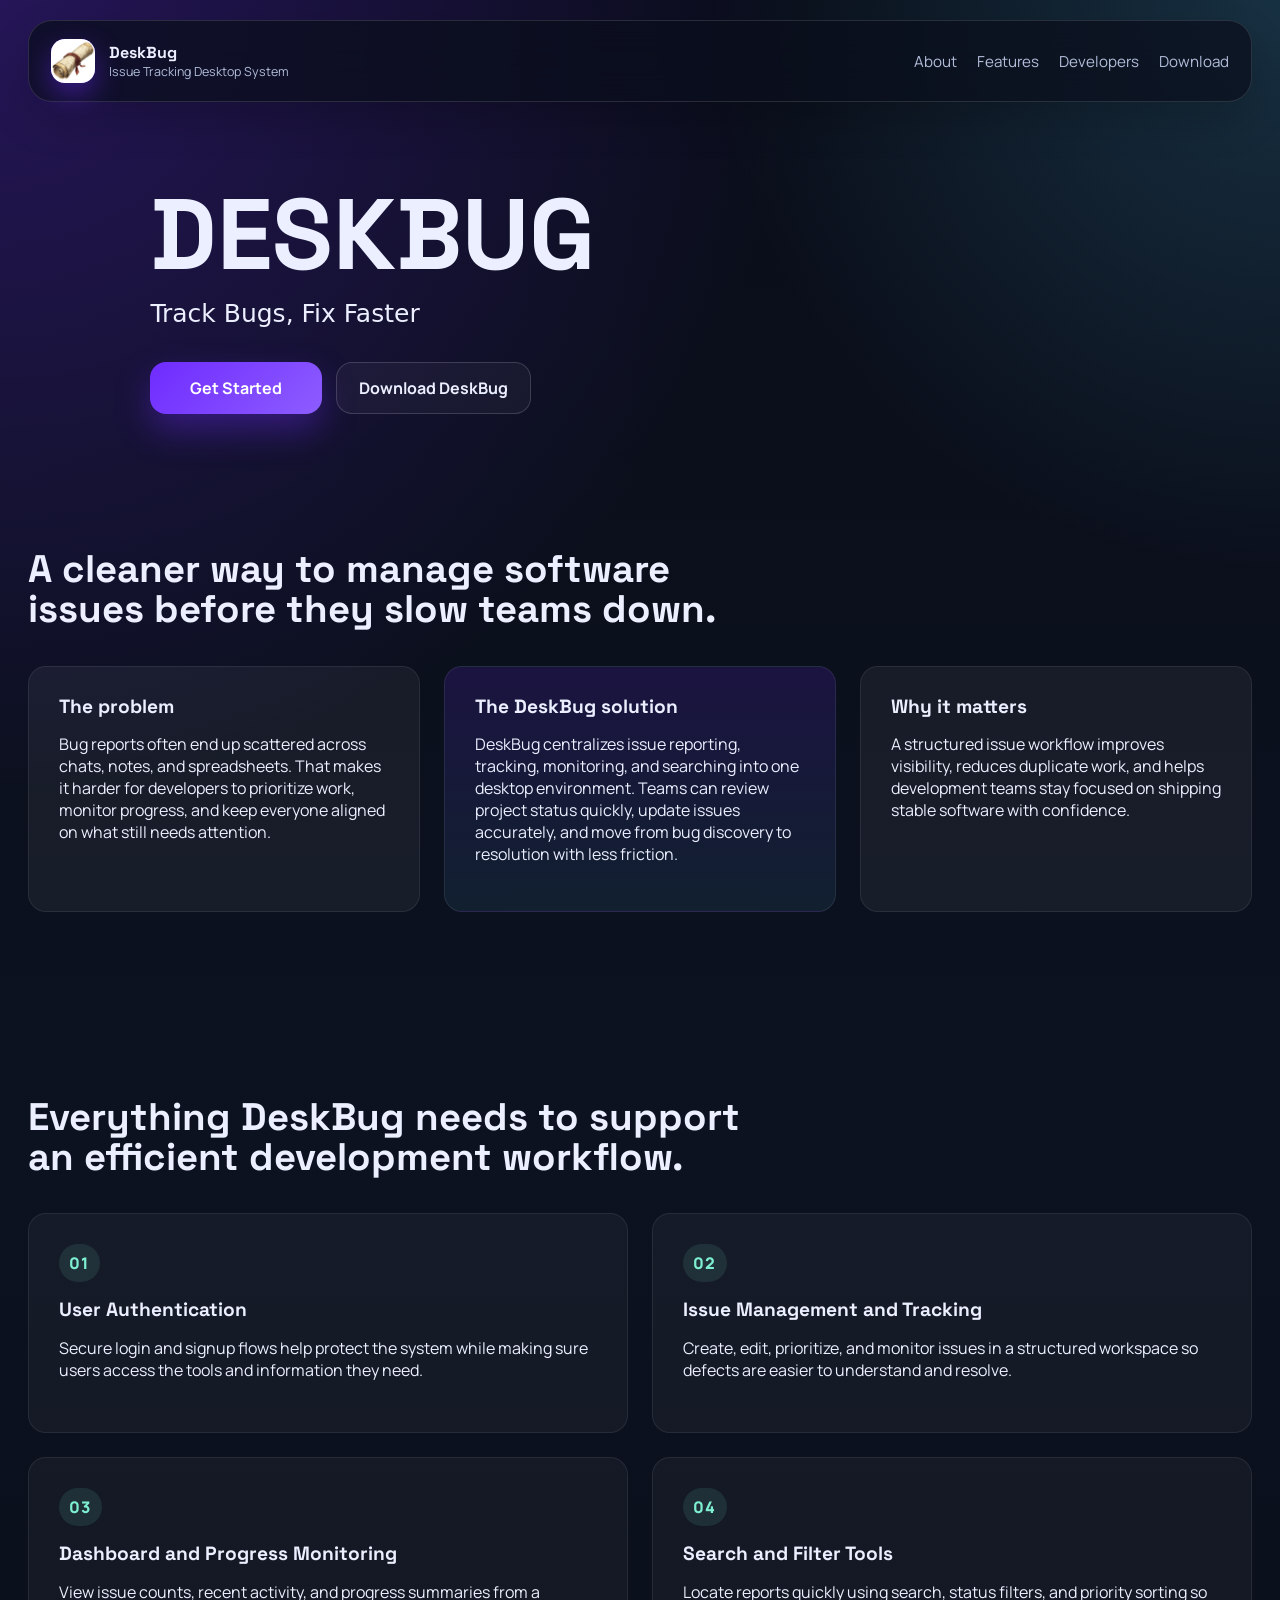
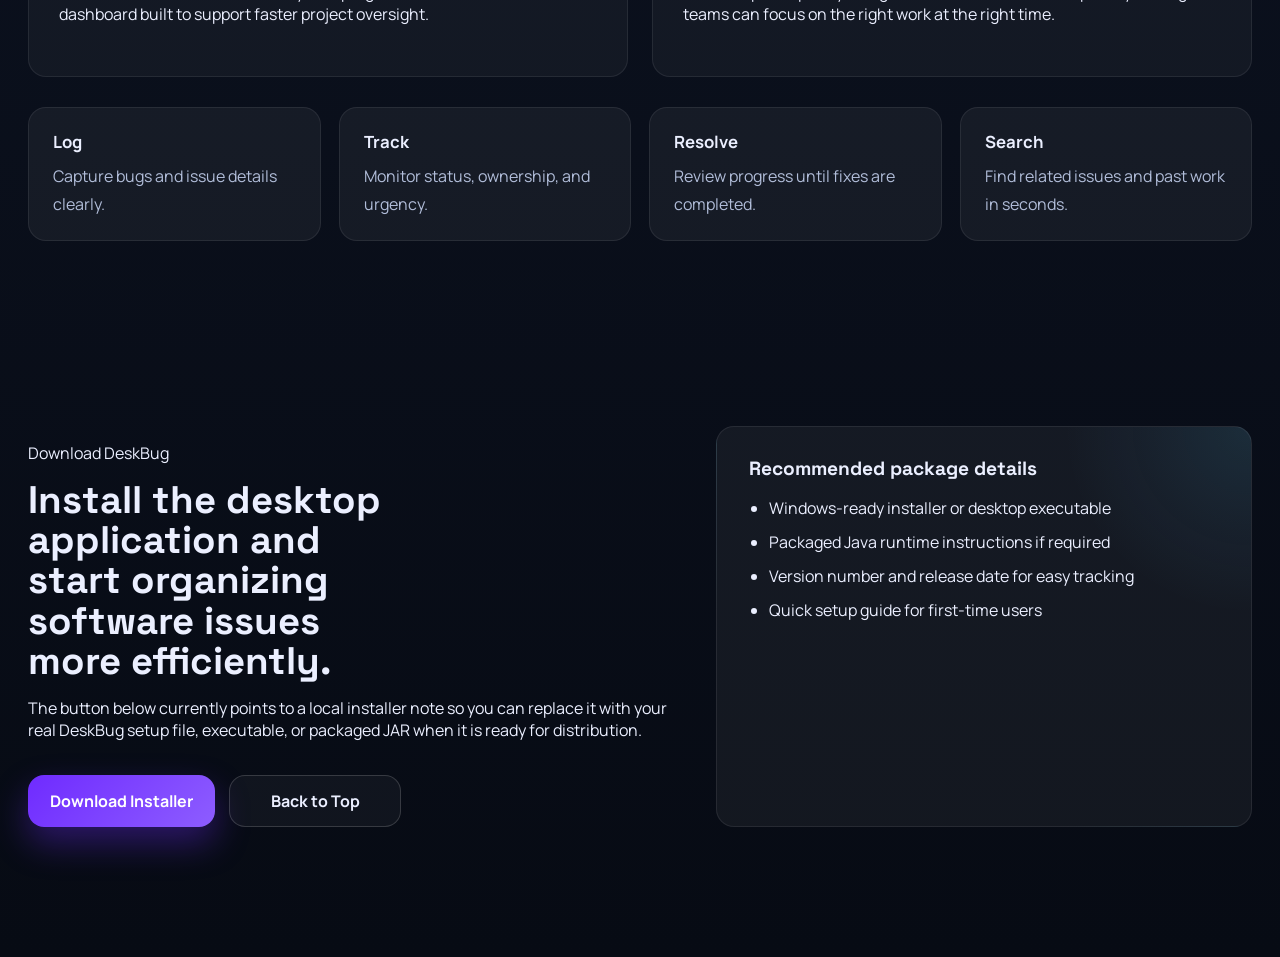
==== index.html @ 0fb740e3 "Update index.html" ====
<!DOCTYPE html>
<html lang="en">
<head>
    <meta charset="UTF-8">
    <meta name="viewport" content="width=device-width, initial-scale=1.0">
    <title>DeskBug</title>
    <meta
    name="description"
    content="DeskBug is a desktop-based bug tracking and issue management system built to help development teams organize, monitor, and resolve software issues faster."
  >
  <link rel="preconnect" href="https://fonts.googleapis.com">
  <link rel="preconnect" href="https://fonts.gstatic.com" crossorigin>
  <link
    href="https://fonts.googleapis.com/css2?family=Manrope:wght@400;500;700;800&family=Space+Grotesk:wght@500;700&display=swap"
    rel="stylesheet"
  >
  <link rel="stylesheet" href="style.css">
</head>
<body>
    <div class="page-shell">
    <header class="site-header">
      <a class="brand" href="#top" aria-label="DeskBug home">
        <span class="brand-mark">
            <img src="image/12x Ancient Scroll PNG Clipart, Watercolor Vintage Paper Clip Art Set, Printable Scroll Illustrations, Transparent PNG, Digital Download.jpg" alt="wew">
        </span>
        <span class="brand-text">
          <strong>DeskBug</strong>
          <small>Issue Tracking Desktop System</small>
        </span>
      </a>

      <nav class="site-nav" aria-label="Primary">
        <a href="#about">About</a>
        <a href="#features">Features</a>
        <a href="#developers">Developers</a>
        <a href="#download">Download</a>
      </nav>
    </header>

    <main id="top">
  <section class="hero-section">

    <!-- LEFT SIDE (TEXT + BUTTONS) -->
    <div class="hero-left">
      <div class="hero-copy">
        <h1>DESKBUG</h1>
        <p>Track Bugs, Fix Faster</p>
      </div>

      <div class="hero-actions">
        <a class="button button-primary" href="#about">Get Started</a>
        <a class="button button-secondary" href="#download">Download DeskBug</a>
      </div>
    </div>

    <!-- RIGHT SIDE (IMAGE) -->
    <div class="hero-img">
      <img src="image/12x Ancient Scroll PNG Clipart, Watercolor Vintage Paper Clip Art Set, Printable Scroll Illustrations, Transparent PNG, Digital Download - Copy.jpg" alt="">
    </div>

  </section>

  <section class="about-section" id="about">
        <div class="section-title">
          <h2>A cleaner way to manage software issues before they slow teams down.</h2>
        </div>

        <div class="about-grid">
          <article class="about-card">
            <h3>The problem</h3>
            <p>
              Bug reports often end up scattered across chats, notes, and spreadsheets. That makes it harder
              for developers to prioritize work, monitor progress, and keep everyone aligned on what still needs attention.
            </p>
          </article>

          <article class="about-card about-card-emphasis">
            <h3>The DeskBug solution</h3>
            <p>
              DeskBug centralizes issue reporting, tracking, monitoring, and searching into one desktop
              environment. Teams can review project status quickly, update issues accurately, and move from
              bug discovery to resolution with less friction.
            </p>
          </article>

          <article class="about-card">
            <h3>Why it matters</h3>
            <p>
              A structured issue workflow improves visibility, reduces duplicate work, and helps development
              teams stay focused on shipping stable software with confidence.
            </p>
          </article>
        </div>
      </section>

      <section class="features-section" id="features">
        <div class="section-title">
          <h2>Everything DeskBug needs to support an efficient development workflow.</h2>
        </div>

        <div class="features-grid">
          <article class="feature-card">
            <span class="feature-index">01</span>
            <h3>User Authentication</h3>
            <p>
              Secure login and signup flows help protect the system while making sure users access the tools and information they need.
            </p>
          </article>

          <article class="feature-card">
            <span class="feature-index">02</span>
            <h3>Issue Management and Tracking</h3>
            <p>
              Create, edit, prioritize, and monitor issues in a structured workspace so defects are easier to understand and resolve.
            </p>
          </article>

          <article class="feature-card">
            <span class="feature-index">03</span>
            <h3>Dashboard and Progress Monitoring</h3>
            <p>
              View issue counts, recent activity, and progress summaries from a dashboard built to support faster project oversight.
            </p>
          </article>

          <article class="feature-card">
            <span class="feature-index">04</span>
            <h3>Search and Filter Tools</h3>
            <p>
              Locate reports quickly using search, status filters, and priority sorting so teams can focus on the right work at the right time.
            </p>
          </article>
        </div>

        <div class="workflow-strip">
          <article>
            <strong>Log</strong>
            <span>Capture bugs and issue details clearly.</span>
          </article>
          <article>
            <strong>Track</strong>
            <span>Monitor status, ownership, and urgency.</span>
          </article>
          <article>
            <strong>Resolve</strong>
            <span>Review progress until fixes are completed.</span>
          </article>
          <article>
            <strong>Search</strong>
            <span>Find related issues and past work in seconds.</span>
          </article>
        </div>
      </section>
            <section class="download-section" id="download">
        <div class="download-copy">
          <p class="eyebrow">Download DeskBug</p>
          <h2>Install the desktop application and start organizing software issues more efficiently.</h2>
          <p>
            The button below currently points to a local installer note so you can replace it with your real
            DeskBug setup file, executable, or packaged JAR when it is ready for distribution.
          </p>

          <div class="download-actions">
            <a class="button button-primary" href="downloads/DeskBug-Installer-README.txt" download>
              Download Installer
            </a>
            <a class="button button-secondary" href="#top">Back to Top</a>
          </div>
        </div>

        <div class="download-card">
          <h3>Recommended package details</h3>
          <ul>
            <li>Windows-ready installer or desktop executable</li>
            <li>Packaged Java runtime instructions if required</li>
            <li>Version number and release date for easy tracking</li>
            <li>Quick setup guide for first-time users</li>
          </ul>
        </div>
      </section>
</main>
    
</body>
</html>
---- style.css ----
:root {
  --bg: #070b14;
  --bg-soft: #12192a;
  --surface: rgba(255, 255, 255, 0.08);
  --surface-strong: rgba(255, 255, 255, 0.9);
  --surface-panel: #f5f7fd;
  --text: #ebefff;
  --text-soft: #b1bdd9;
  --text-dark: #171a24;
  --line: rgba(255, 255, 255, 0.12);
  --violet: #6f2bff;
  --violet-bright: #8d5dff;
  --cyan: #58d2ff;
  --mint: #7ef0d1;
  --amber: #ffbe55;
  --rose: #ff647c;
  --shadow: 0 30px 80px rgba(5, 8, 20, 0.45);
}

* {
  box-sizing: border-box;
}

html {
  scroll-behavior: smooth;
}

body {
  min-height: 100vh;
  margin: 0;
  font-family: "Manrope", "Segoe UI", sans-serif;
  color: var(--text);
  background:
    radial-gradient(circle at top left, rgba(111, 43, 255, 0.28), transparent 28%),
    radial-gradient(circle at top right, rgba(88, 210, 255, 0.18), transparent 20%),
    linear-gradient(180deg, #090d18 0%, #0c1220 45%, #070b14 100%);
}

a {
  color: inherit;
  text-decoration: none;
}

a:focus-visible,
.button:focus-visible {
  outline: 2px solid var(--mint);
  outline-offset: 4px;
}

img {
  max-width: 100%;
  display: block;
}

.page-shell {
  width: min(1320px, calc(100% - 56px));
  margin: 0 auto;
  padding: 20px 0 40px;
}

.site-header {
  position: sticky;
  top: 20px;
  z-index: 10;
  display: flex;
  align-items: center;
  justify-content: space-between;
  gap: 20px;
  padding: 18px 22px;
  margin-bottom: 40px;
  border: 1px solid var(--line);
  border-radius: 24px;
  background: rgba(10, 15, 28, 0.72);
  backdrop-filter: blur(18px);
  box-shadow: 0 18px 40px rgba(0, 0, 0, 0.18);
}

#top {
  scroll-margin-top: 120px;
}

.brand {
  display: inline-flex;
  align-items: center;
  gap: 14px;
}

.brand-mark,
.mock-icon,
.developer-avatar {
  display: grid;
  place-items: center;
  font-family: "Space Grotesk", sans-serif;
  font-weight: 700;
  letter-spacing: 0.04em;
}

.brand-mark {
  width: 44px;
  height: 44px;
  border-radius: 14px;
   color: #fff;
  background: linear-gradient(135deg, var(--violet), #8f67ff);
  box-shadow: 0 12px 28px rgba(111, 43, 255, 0.45);
  
}

.brand-mark img{
    border-radius: 14px;
}

.brand-text {
  display: flex;
  flex-direction: column;
}

.brand-text strong {
  font-family: "Space Grotesk", sans-serif;
  font-size: 1rem;
}

.brand-text small {
  color: var(--text-soft);
  font-size: 0.78rem;
}

.site-nav {
  display: flex;
  align-items: center;
  gap: 20px;
  color: var(--text-soft);
  font-size: 0.95rem;
}

.site-nav a:hover,
.site-nav a:focus-visible {
  color: #fff;
}

main {
  display: block;
}

section {
  position: relative;
  padding: 88px 0;
  scroll-margin-top: 50px;
}

.hero-section {
  display: grid;
  grid-template-columns: 1fr 1fr;
  align-items: center; /* CENTER vertically */
  gap: 60px;
  padding: 40px 10%;
}


/* LEFT SIDE */
.hero-left {
  display: flex;
  flex-direction: column;
  justify-content: center;
}
h1,
h2,
h3 {
  margin: 0;
  font-family: "Space Grotesk", sans-serif;
  line-height: 1.05;
}

h1 {
  max-width: 12ch;
  font-size: clamp(2.9rem, 5vw, 5rem);
}

h2 {
  max-width: 15ch;
  font-size: clamp(2rem, 3vw, 3rem);
}

h3 {
  font-size: 1.2rem;
}
/* TEXT */
h1,
h2,
h3 {
  margin: 0;
  font-family: "Space Grotesk", sans-serif;
  line-height: 1.05;
}

.hero-copy h1 {
  max-width: 12ch;
  font-size: 100px;
}

.hero-copy p {
  max-width: 58ch;
  margin: 12px 0 0;
  font-size: 25px;
  font-family: system-ui, -apple-system, BlinkMacSystemFont, 'Segoe UI', Roboto, Oxygen, Ubuntu, Cantarell, 'Open Sans', 'Helvetica Neue', sans-serif;

}

/* BUTTONS */
.hero-actions,
.download-actions {
  display: flex;
  flex-wrap: wrap;
  gap: 14px;
  margin-top: 34px;
}

.button {
  display: inline-flex;
  align-items: center;
  justify-content: center;
  min-width: 172px;
  padding: 14px 22px;
  border-radius: 16px;
  font-weight: 700;
  transition: transform 0.25s ease, border-color 0.25s ease, background 0.25s ease;
}

.button:hover,
.button:focus-visible {
  transform: translateY(-2px);
}

.button-primary {
  color: #fff;
  background: linear-gradient(135deg, var(--violet), var(--violet-bright));
  box-shadow: 0 16px 34px rgba(111, 43, 255, 0.35);
}

.button-secondary {
  border: 1px solid rgba(255, 255, 255, 0.16);
  background: rgba(255, 255, 255, 0.04);
}

.hero-stats article,
.about-card,
.feature-card,
.developer-card,
.download-card,
.workflow-strip article {
  border: 1px solid rgba(255, 255, 255, 0.08);
  border-radius: 18px;
  background: rgba(255, 255, 255, 0.05);
}

/* IMAGE RIGHT */
.hero-img {
  display: flex;
  justify-content: flex-end; /* PUSH IMAGE TO RIGHT */
}

.hero-img img {
  width: 450px;
  max-width: 100%;
  border-radius: 15px;
}

.about-section,
.features-section,
.developers-section,
.download-section {
  padding: 95px 0 90px;
}

.section-title {
  display: grid;
  gap: 14px;
  max-width: 760px;
}

.section-title h2 {
  max-width: 40ch;
}

.about-grid,
.features-grid,
.developers-grid {
  display: grid;
  gap: 24px;
  margin-top: 36px;
}

.about-grid {
  grid-template-columns: repeat(3, 1fr);
}

.about-card,
.feature-card,
.developer-card {
  padding: 30px;
}

.about-card,
.feature-card,
.developer-card,
.download-card,
.workflow-strip article,
.hero-stats article {
  animation: fade-up 0.9s ease both;
}

.about-card-emphasis {
  background: linear-gradient(180deg, rgba(111, 43, 255, 0.16), rgba(88, 210, 255, 0.08));
}

.features-grid {
  grid-template-columns: repeat(2, 1fr);
}

.feature-card {
  min-height: 220px;
  background: rgba(255, 255, 255, 0.04);
}

.feature-index {
  display: inline-flex;
  align-items: center;
  justify-content: center;
  margin-bottom: 18px;
  padding: 8px 10px;
  border-radius: 999px;
  color: var(--mint);
  background: rgba(126, 240, 209, 0.1);
  font-weight: 800;
  letter-spacing: 0.08em;
}

.workflow-strip {
  display: grid;
  grid-template-columns: repeat(4, 1fr);
  gap: 18px;
  margin-top: 30px;
}

.workflow-strip article {
  padding: 22px 24px;
}

.workflow-strip strong {
  display: block;
  margin-bottom: 10px;
  font-size: 1.05rem;
}

.workflow-strip span {
  color: var(--text-soft);
  line-height: 1.7;
}

.download-section {
  display: grid;
  grid-template-columns: 1.1fr 0.9fr;
  gap: 32px;
  align-items: stretch;
}

.download-card {
  padding: 32px;
  background:
    radial-gradient(circle at top right, rgba(88, 210, 255, 0.1), transparent 28%),
    rgba(255, 255, 255, 0.05);
}

.download-card h3 {
  margin-bottom: 18px;
}

.download-card ul {
  margin: 0;
  padding-left: 20px;
}

.download-card li + li {
  margin-top: 12px;
}
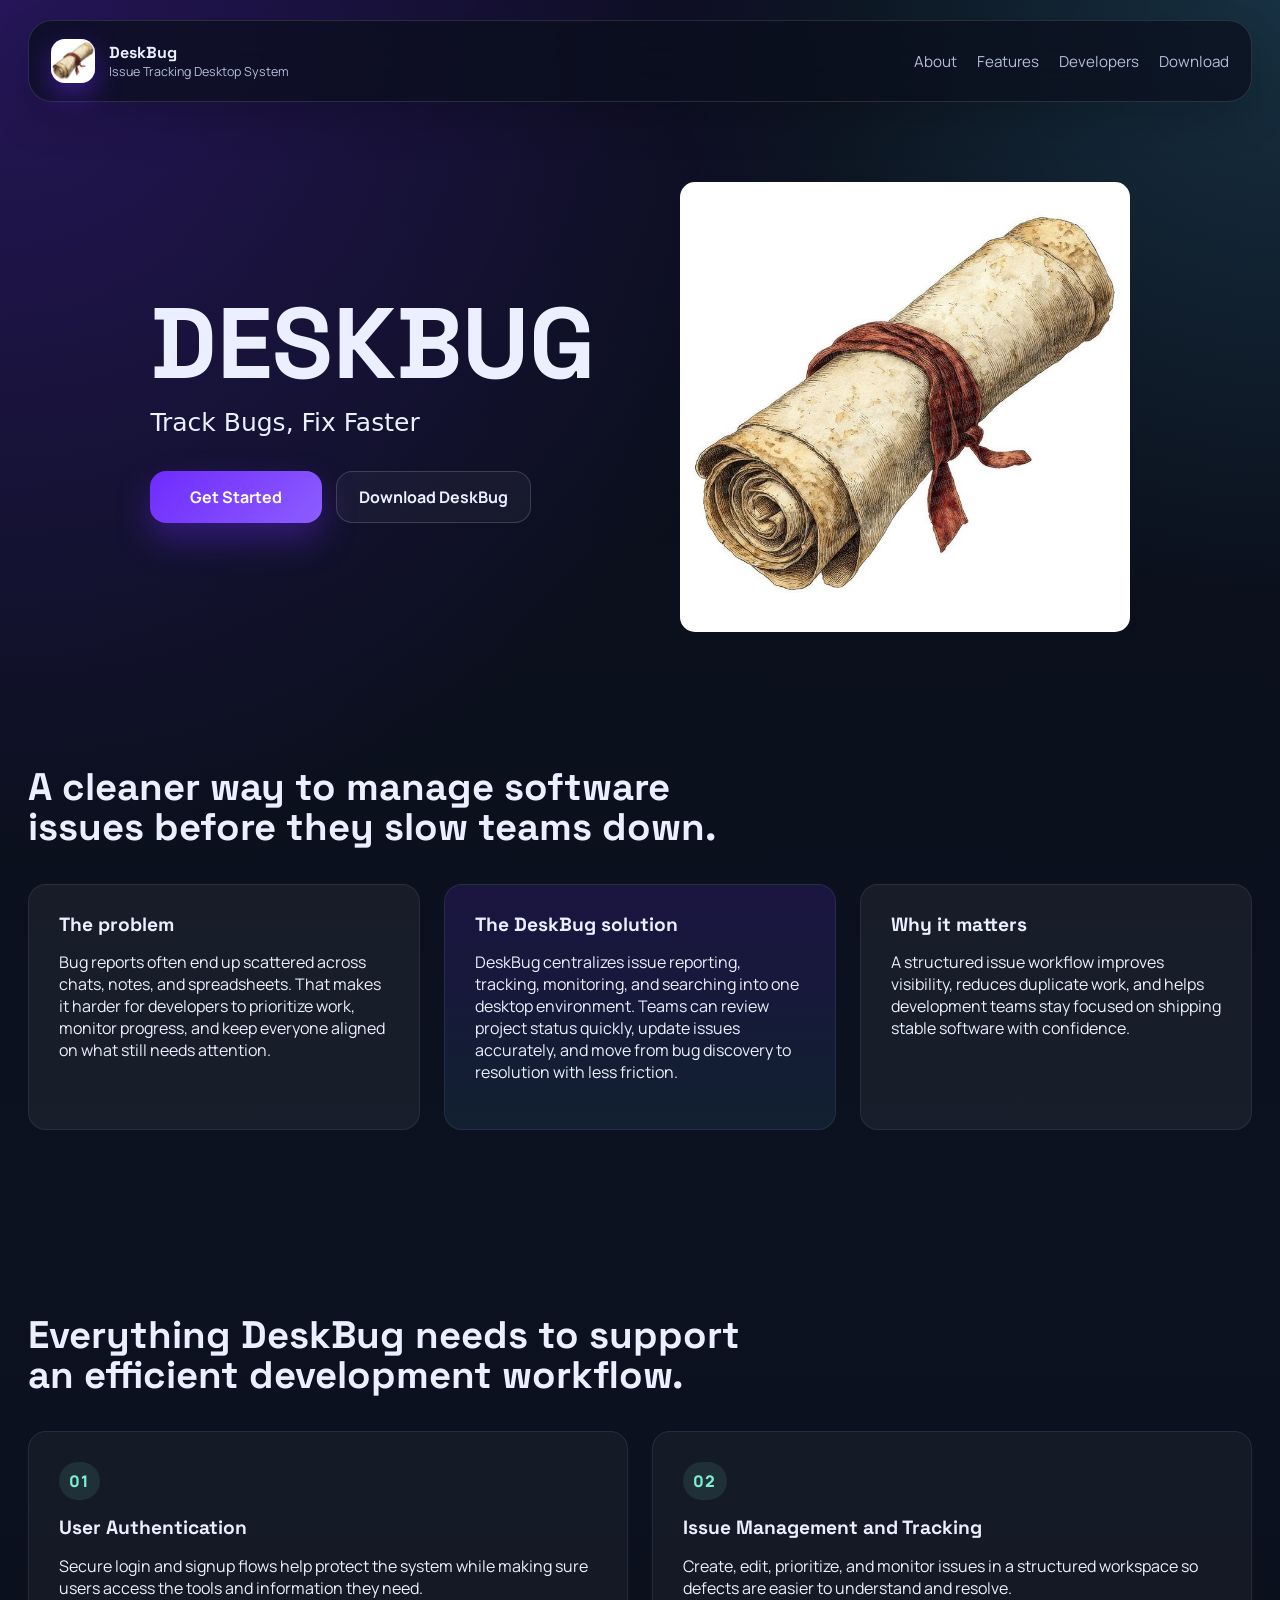
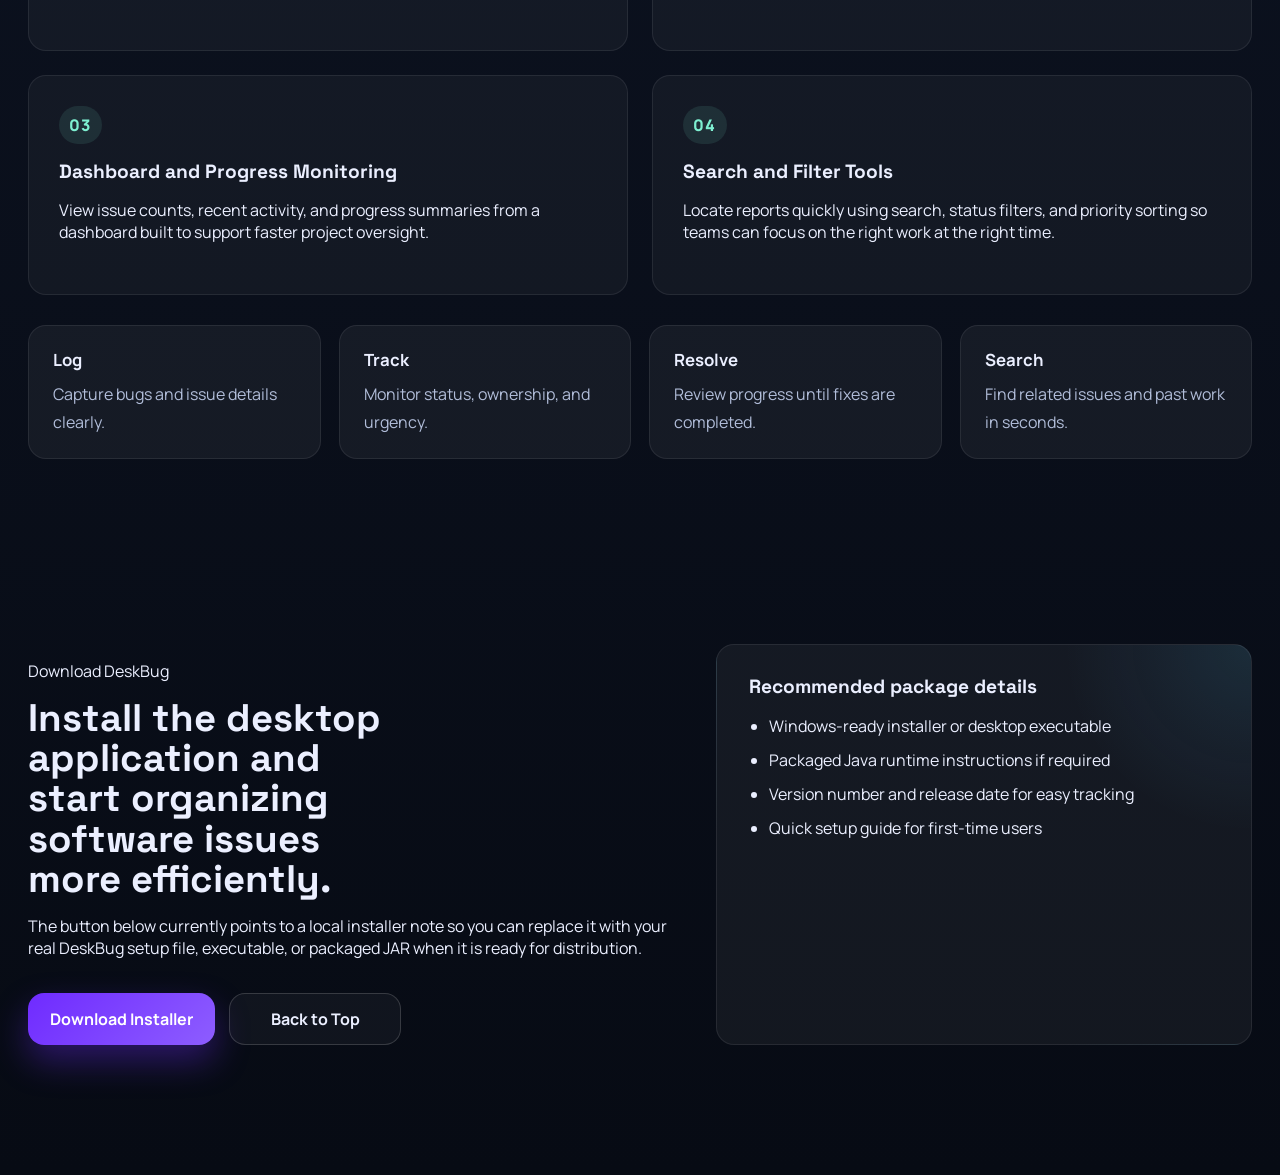
==== commit a705a055: "Fix image source path in index.html" ====
--- a/index.html
+++ b/index.html
@@ -55,7 +55,7 @@
 
     <!-- RIGHT SIDE (IMAGE) -->
     <div class="hero-img">
-      <img src="image/12x Ancient Scroll PNG Clipart, Watercolor Vintage Paper Clip Art Set, Printable Scroll Illustrations, Transparent PNG, Digital Download - Copy.jpg" alt="">
+      <img src="image/12x Ancient Scroll PNG Clipart, Watercolor Vintage Paper Clip Art Set, Printable Scroll Illustrations, Transparent PNG, Digital Download.jpg" alt="">
     </div>
 
   </section>
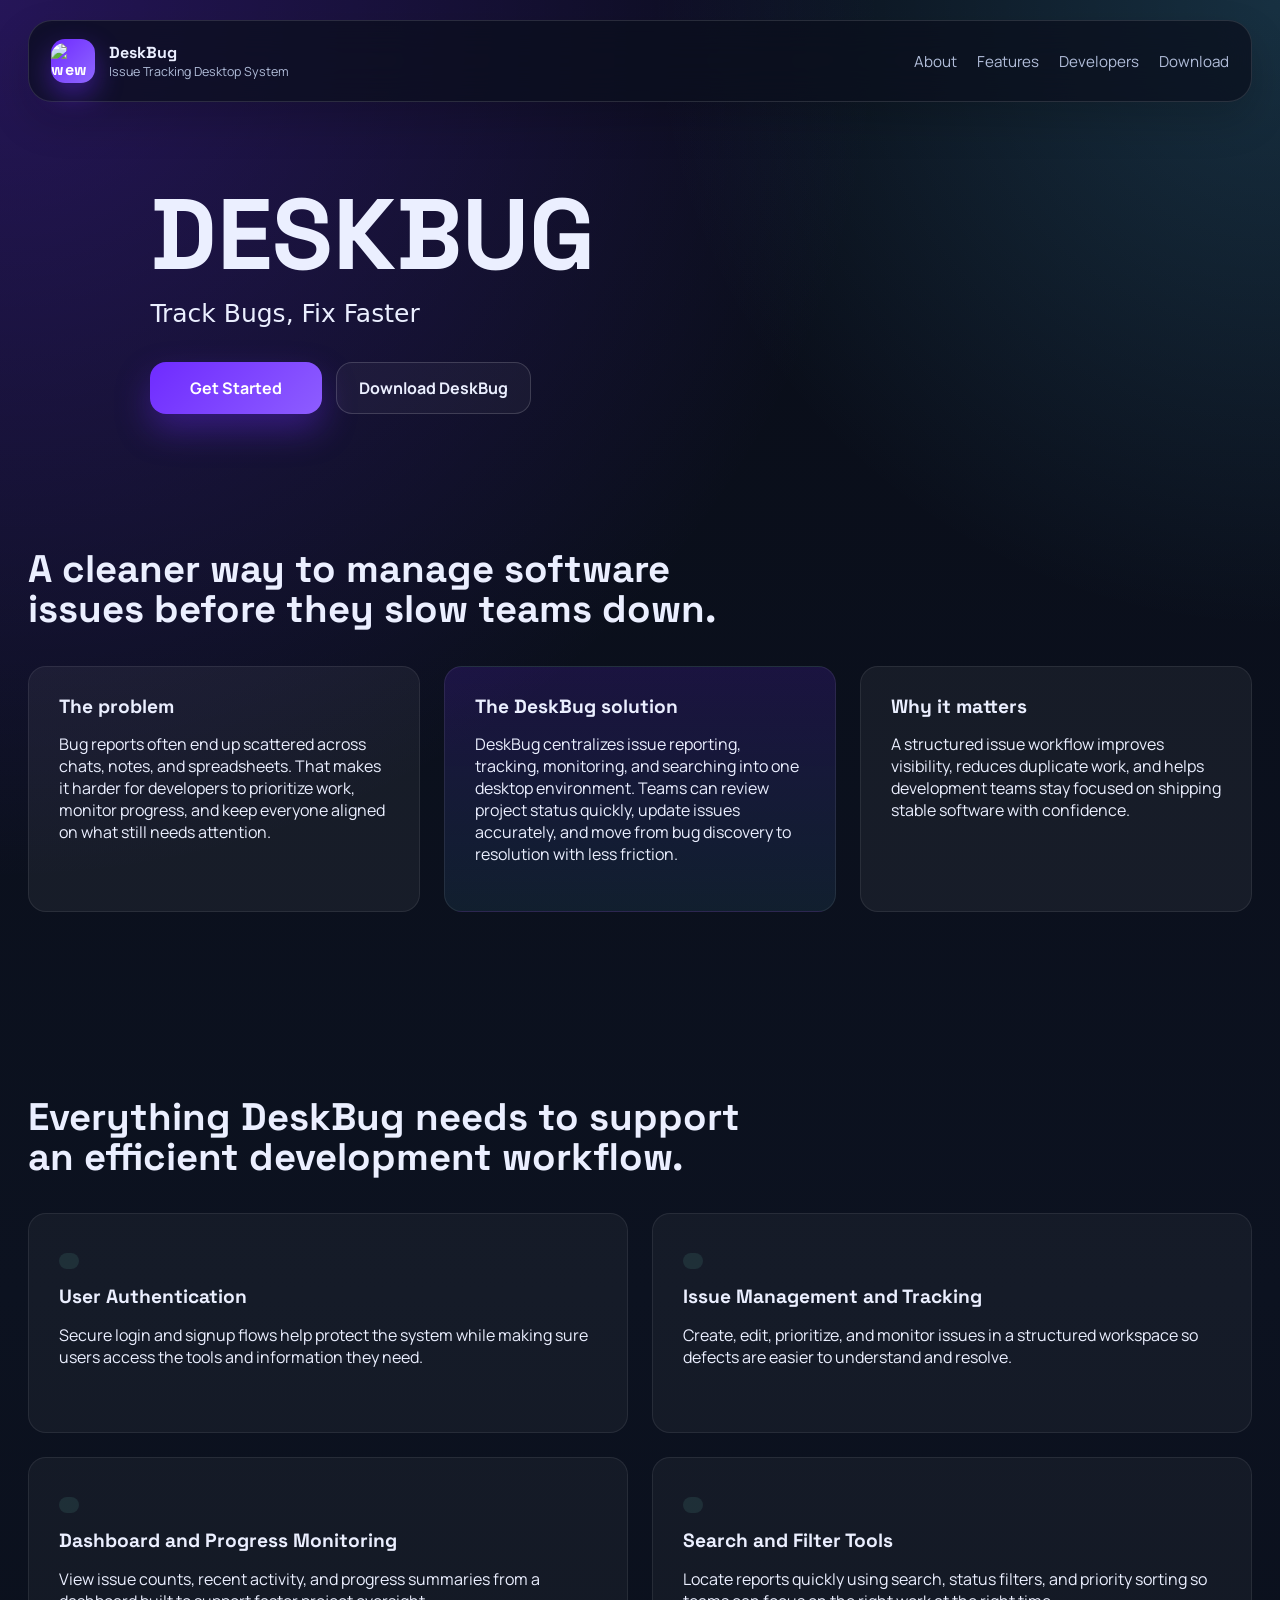
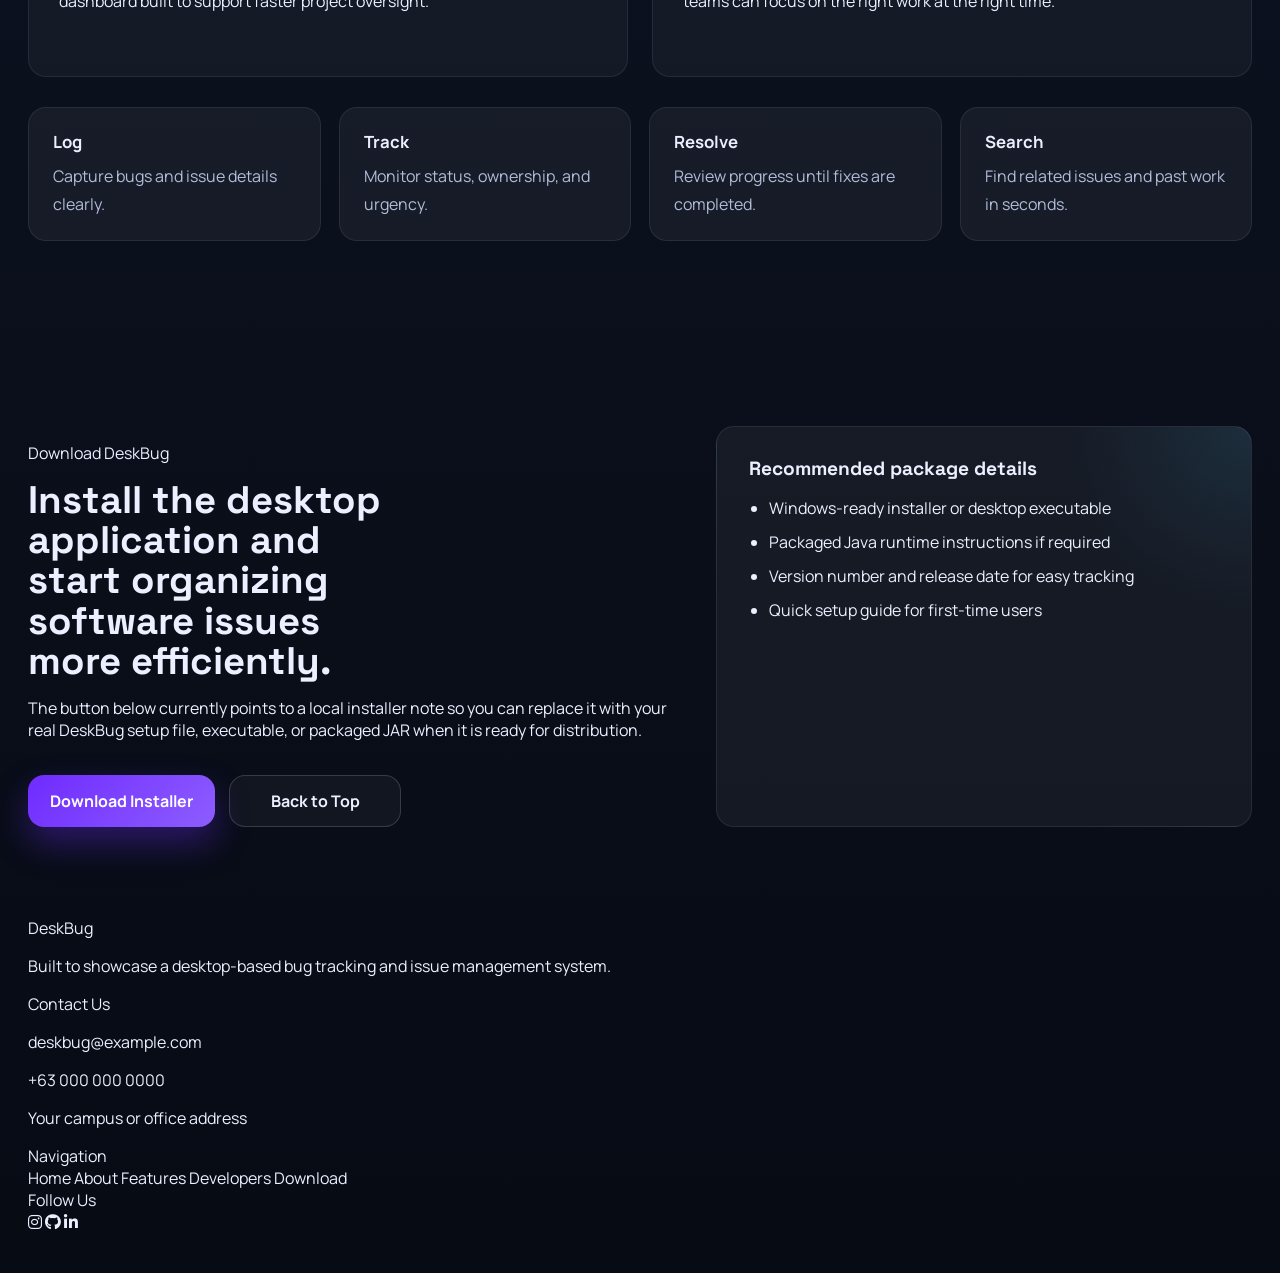
==== commit a0d60372: "Update index.html with new styles and images Added new stylesheet links and updated image sources in" ====
--- a/index.html
+++ b/index.html
@@ -14,6 +14,8 @@
     href="https://fonts.googleapis.com/css2?family=Manrope:wght@400;500;700;800&family=Space+Grotesk:wght@500;700&display=swap"
     rel="stylesheet"
   >
+  <link href="https://fonts.googleapis.com/css2?family=Poppins:wght@300;400;600;700&display=swap" rel="stylesheet">
+<link rel="stylesheet" href="https://cdnjs.cloudflare.com/ajax/libs/font-awesome/6.5.0/css/all.min.css">
   <link rel="stylesheet" href="style.css">
 </head>
 <body>
@@ -21,7 +23,7 @@
     <header class="site-header">
       <a class="brand" href="#top" aria-label="DeskBug home">
         <span class="brand-mark">
-            <img src="image/12x Ancient Scroll PNG Clipart, Watercolor Vintage Paper Clip Art Set, Printable Scroll Illustrations, Transparent PNG, Digital Download.jpg" alt="wew">
+            <img src="image/deskbug-logo.png" alt="wew">
         </span>
         <span class="brand-text">
           <strong>DeskBug</strong>
@@ -54,8 +56,12 @@
     </div>
 
     <!-- RIGHT SIDE (IMAGE) -->
+    <div class="hero-visual" aria-hidden="true">
+       <div class="ambient-glow ambient-one"></div>
+          <div class="ambient-glow ambient-two"></div>
     <div class="hero-img">
-      <img src="image/12x Ancient Scroll PNG Clipart, Watercolor Vintage Paper Clip Art Set, Printable Scroll Illustrations, Transparent PNG, Digital Download.jpg" alt="">
+      <img src="image/dashboard.png" alt="">
+    </div>
     </div>
 
   </section>
@@ -100,7 +106,9 @@
 
         <div class="features-grid">
           <article class="feature-card">
-            <span class="feature-index">01</span>
+            <span class="feature-index">
+              <img src="icons/User-Authentication.png" alt="">
+            </span>
             <h3>User Authentication</h3>
             <p>
               Secure login and signup flows help protect the system while making sure users access the tools and information they need.
@@ -108,7 +116,9 @@
           </article>
 
           <article class="feature-card">
-            <span class="feature-index">02</span>
+            <span class="feature-index">
+              <img src="icons/issue-management-and-tracking.png" alt="">
+            </span>
             <h3>Issue Management and Tracking</h3>
             <p>
               Create, edit, prioritize, and monitor issues in a structured workspace so defects are easier to understand and resolve.
@@ -116,7 +126,9 @@
           </article>
 
           <article class="feature-card">
-            <span class="feature-index">03</span>
+            <span class="feature-index">
+              <img src="icons/vertical-chart.png" alt="">
+            </span>
             <h3>Dashboard and Progress Monitoring</h3>
             <p>
               View issue counts, recent activity, and progress summaries from a dashboard built to support faster project oversight.
@@ -124,7 +136,9 @@
           </article>
 
           <article class="feature-card">
-            <span class="feature-index">04</span>
+            <span class="feature-index">
+              <img src="icons/Search-and-Filter.png" alt="">
+            </span>
             <h3>Search and Filter Tools</h3>
             <p>
               Locate reports quickly using search, status filters, and priority sorting so teams can focus on the right work at the right time.
@@ -134,6 +148,7 @@
 
         <div class="workflow-strip">
           <article>
+            
             <strong>Log</strong>
             <span>Capture bugs and issue details clearly.</span>
           </article>
@@ -179,6 +194,41 @@
         </div>
       </section>
 </main>
-    
+<footer class="site-footer">
+<div class="footer-section">
+<div class="footer-title">DeskBug</div>
+<p>Built to showcase a desktop-based bug tracking and issue management system.</p>
+</div>
+
+<div class="footer-section">
+<div class="footer-title">Contact Us</div>
+<p>deskbug@example.com</p>
+<p>+63 000 000 0000</p>
+<p>Your campus or office address</p>
+</div>
+<div class="footer-section">
+  <div class="footer-title">Navigation</div>
+  <nav class="footer-nav">
+    <a href="#top">Home</a>
+    <a href="#about">About</a>
+    <a href="#features">Features</a>
+    <a href="#developers">Developers</a>
+    <a href="#download">Download</a>
+  </nav>
+  </div>
+  <div class="footer-section">
+<div class="footer-title">Follow Us</div>
+<div class="social">
+<a href="https://web.facebook.com/?_rdc=1&_rdr#"><i class="fa-brands fa-instagram"></i></a>
+<a href="https://web.facebook.com/?_rdc=1&_rdr#"><i class="fa-brands fa-github"></i></a>
+<a href="https://web.facebook.com/?_rdc=1&_rdr#"><i class="fa-brands fa-linkedin-in"></i></a>
+</div>
+</div>
+</div>
+
+
+
+
+</footer>
 </body>
 </html>
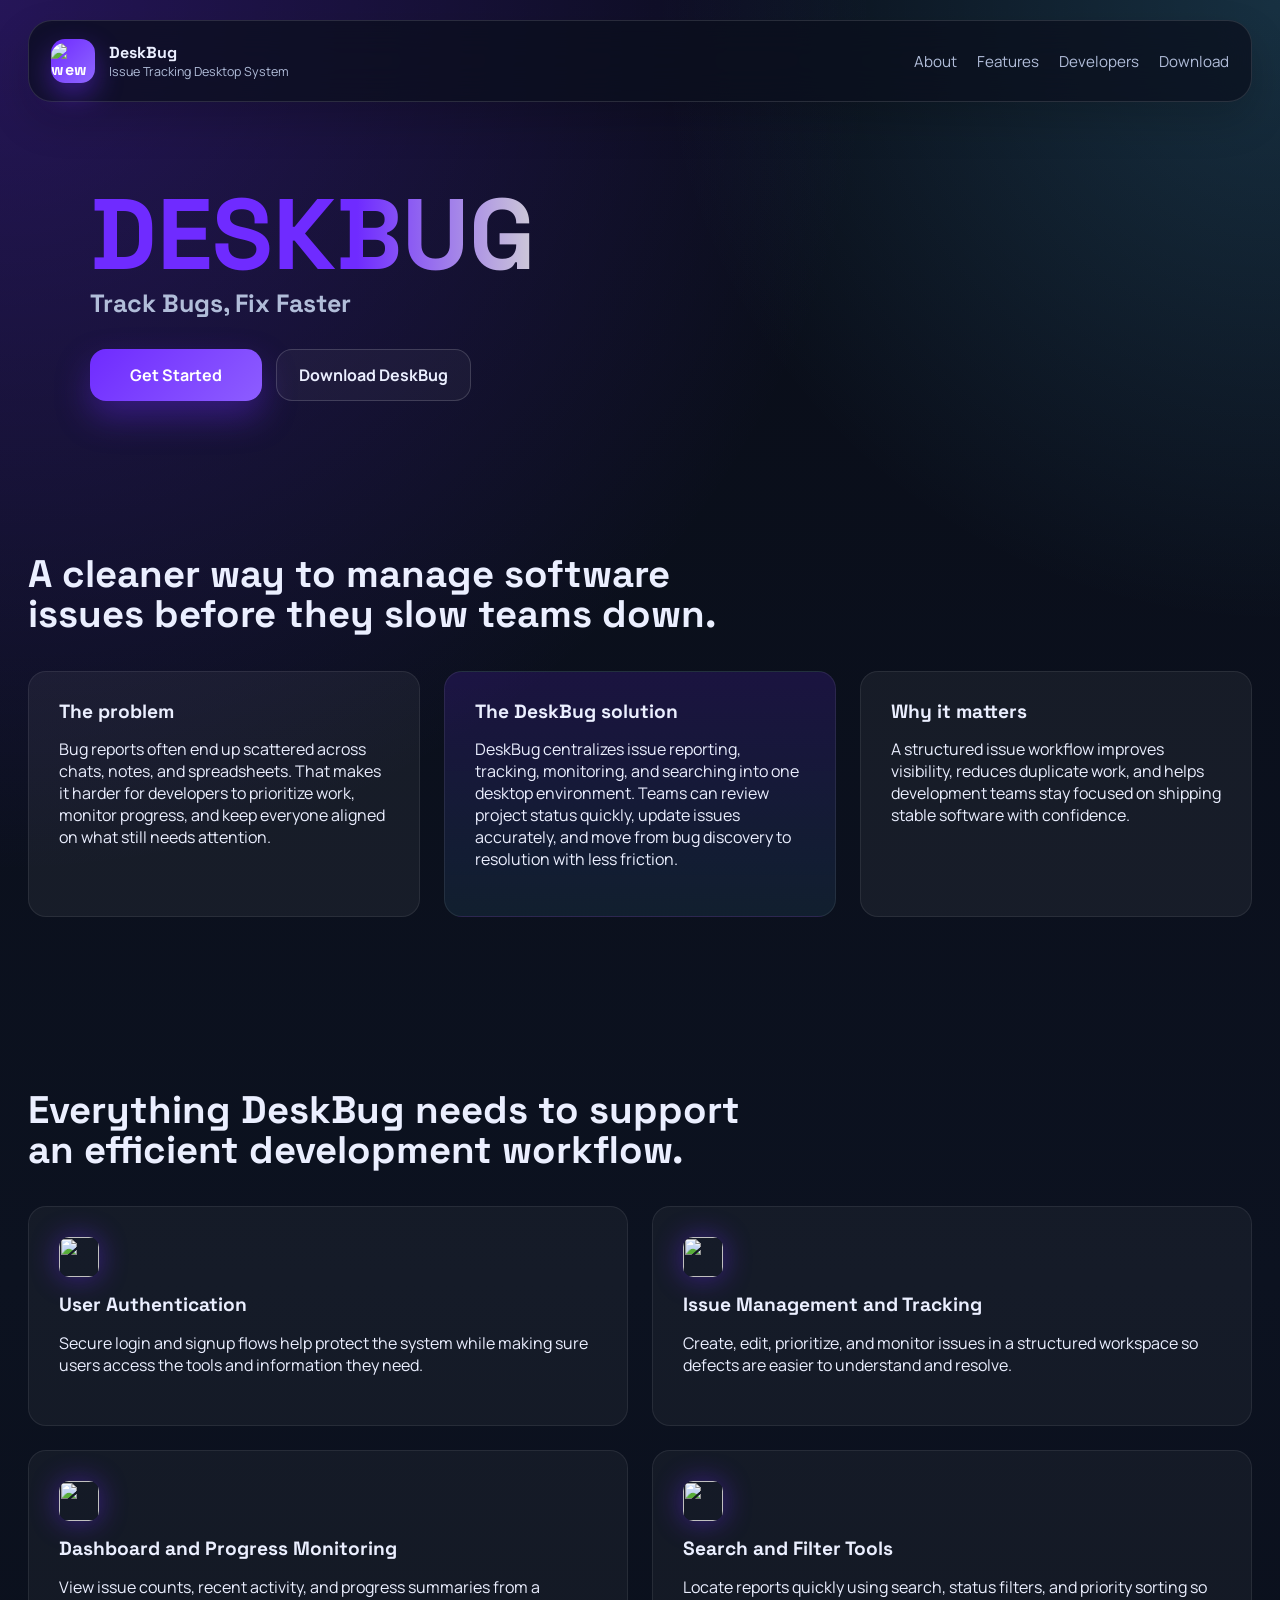
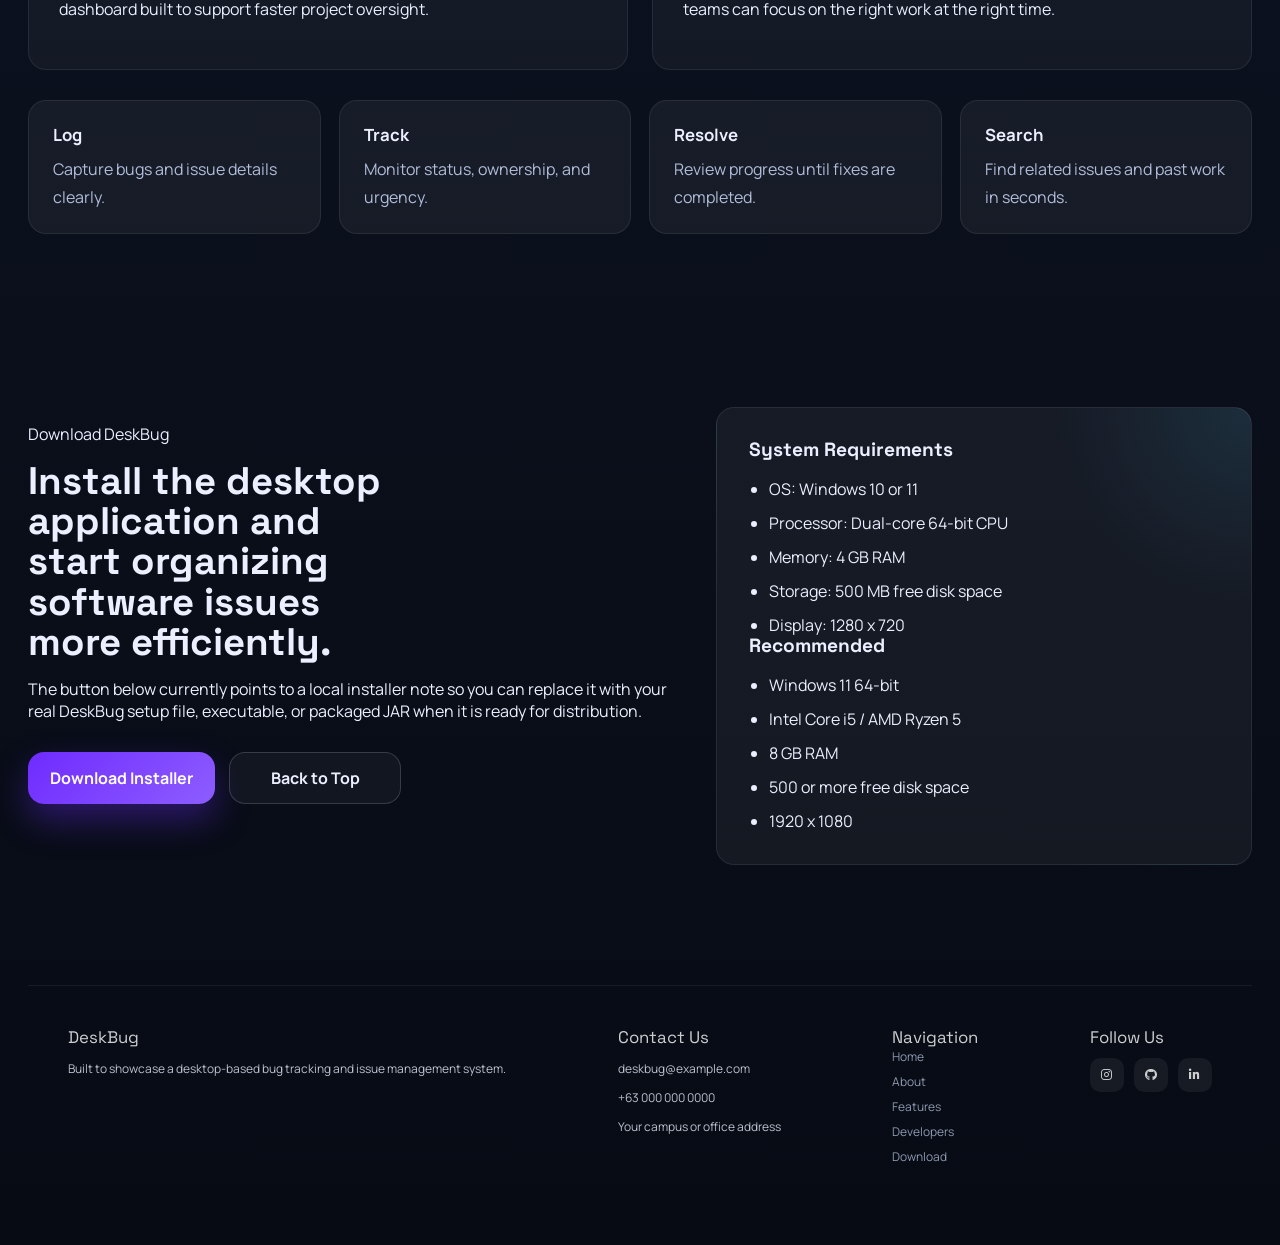
==== commit 43b4b6ef: "Refactor index.html with new content and links Updated links and images in the HTML structure, added" ====
--- a/index.html
+++ b/index.html
@@ -15,8 +15,9 @@
     rel="stylesheet"
   >
   <link href="https://fonts.googleapis.com/css2?family=Poppins:wght@300;400;600;700&display=swap" rel="stylesheet">
-<link rel="stylesheet" href="https://cdnjs.cloudflare.com/ajax/libs/font-awesome/6.5.0/css/all.min.css">
+  <link rel="stylesheet" href="https://cdnjs.cloudflare.com/ajax/libs/font-awesome/6.5.0/css/all.min.css">
   <link rel="stylesheet" href="style.css">
+  <a href="developers.html"></a>
 </head>
 <body>
     <div class="page-shell">
@@ -34,7 +35,7 @@
       <nav class="site-nav" aria-label="Primary">
         <a href="#about">About</a>
         <a href="#features">Features</a>
-        <a href="#developers">Developers</a>
+        <a href="developers.html">Developers</a>
         <a href="#download">Download</a>
       </nav>
     </header>
@@ -55,14 +56,20 @@
       </div>
     </div>
 
-    <!-- RIGHT SIDE (IMAGE) -->
     <div class="hero-visual" aria-hidden="true">
-       <div class="ambient-glow ambient-one"></div>
-          <div class="ambient-glow ambient-two"></div>
-    <div class="hero-img">
-      <img src="image/dashboard.png" alt="">
-    </div>
-    </div>
+
+  <div class="ambient-glow ambient-one"></div>
+  <div class="ambient-glow ambient-two"></div>
+
+  <div class="hero-img">
+    <!-- BACK IMAGE -->
+    <img src="image/dashboard.png" class="back-img" alt="">
+
+    <!-- FRONT IMAGE -->
+    <img src="image/dashboard-front.png" class="front-img" alt="">
+  </div>
+
+</div>
 
   </section>
 
@@ -107,7 +114,7 @@
         <div class="features-grid">
           <article class="feature-card">
             <span class="feature-index">
-              <img src="icons/User-Authentication.png" alt="">
+              <img src="icons/user-authentication.png" alt="">
             </span>
             <h3>User Authentication</h3>
             <p>
@@ -117,7 +124,7 @@
 
           <article class="feature-card">
             <span class="feature-index">
-              <img src="icons/issue-management-and-tracking.png" alt="">
+              <img src="icons/issuemanagement-and-tracking.png" alt="">
             </span>
             <h3>Issue Management and Tracking</h3>
             <p>
@@ -127,7 +134,7 @@
 
           <article class="feature-card">
             <span class="feature-index">
-              <img src="icons/vertical-chart.png" alt="">
+              <img src="icons/dashboard-and-progress.png" alt="">
             </span>
             <h3>Dashboard and Progress Monitoring</h3>
             <p>
@@ -137,7 +144,7 @@
 
           <article class="feature-card">
             <span class="feature-index">
-              <img src="icons/Search-and-Filter.png" alt="">
+              <img src="icons/search-and-filter.png" alt="">
             </span>
             <h3>Search and Filter Tools</h3>
             <p>
@@ -184,14 +191,32 @@
         </div>
 
         <div class="download-card">
-          <h3>Recommended package details</h3>
-          <ul>
-            <li>Windows-ready installer or desktop executable</li>
-            <li>Packaged Java runtime instructions if required</li>
-            <li>Version number and release date for easy tracking</li>
-            <li>Quick setup guide for first-time users</li>
-          </ul>
-        </div>
+
+  <div class="column">
+    <h3>System Requirements</h3>
+    <ul>
+      <li>OS: Windows 10 or 11</li>
+      <li>Processor: Dual-core 64-bit CPU</li>
+      <li>Memory: 4 GB RAM</li>
+      <li>Storage: 500 MB free disk space</li>
+      <li>Display: 1280 x 720</li>
+    </ul>
+  </div>
+
+  <div class="divider"></div>
+
+  <div class="column">
+    <h3>Recommended</h3>
+    <ul>
+      <li>Windows 11 64-bit</li>
+      <li>Intel Core i5 / AMD Ryzen 5</li>
+      <li>8 GB RAM</li>
+      <li>500 or more free disk space</li>
+      <li>1920 x 1080</li>
+    </ul>
+  </div>
+
+</div>
       </section>
 </main>
 <footer class="site-footer">
@@ -219,9 +244,9 @@
   <div class="footer-section">
 <div class="footer-title">Follow Us</div>
 <div class="social">
-<a href="https://web.facebook.com/?_rdc=1&_rdr#"><i class="fa-brands fa-instagram"></i></a>
-<a href="https://web.facebook.com/?_rdc=1&_rdr#"><i class="fa-brands fa-github"></i></a>
-<a href="https://web.facebook.com/?_rdc=1&_rdr#"><i class="fa-brands fa-linkedin-in"></i></a>
+<a href="https://www.instagram.com/"><i class="fa-brands fa-instagram"></i></a>
+<a href="https://github.com/"><i class="fa-brands fa-github"></i></a>
+<a href="https://www.linkedin.com/"><i class="fa-brands fa-linkedin-in"></i></a>
 </div>
 </div>
 </div>
--- a/style.css
+++ b/style.css
@@ -76,7 +76,7 @@
 }
 
 #top {
-  scroll-margin-top: 120px;
+  scroll-margin-top: 140px;
 }
 
 .brand {
@@ -147,12 +147,12 @@
   scroll-margin-top: 50px;
 }
 
-.hero-section {
+.hero-section { /* Hero section*/
   display: grid;
   grid-template-columns: 1fr 1fr;
   align-items: center; /* CENTER vertically */
   gap: 60px;
-  padding: 40px 10%;
+  padding: 40px 1%; /*Padding ng hero*/
 }
 
 
@@ -161,6 +161,7 @@
   display: flex;
   flex-direction: column;
   justify-content: center;
+  padding: 0 50px;
 }
 h1,
 h2,
@@ -173,7 +174,22 @@
 h1 {
   max-width: 12ch;
   font-size: clamp(2.9rem, 5vw, 5rem);
-}
+  margin: 0;
+  background: linear-gradient(
+    to left,
+    #CECBD7 0%,
+    #6F2BFF 40%
+  );
+  
+  -webkit-background-clip: text;
+  -webkit-text-fill-color: transparent;
+
+  /* For better support */
+  background-clip: text;
+  color: transparent;
+}
+
+
 
 h2 {
   max-width: 15ch;
@@ -198,10 +214,11 @@
 }
 
 .hero-copy p {
-  max-width: 58ch;
-  margin: 12px 0 0;
+  margin: 0;
   font-size: 25px;
-  font-family: system-ui, -apple-system, BlinkMacSystemFont, 'Segoe UI', Roboto, Oxygen, Ubuntu, Cantarell, 'Open Sans', 'Helvetica Neue', sans-serif;
+  font-family:"Space Grotesk", sans-serif;
+  color: #b1bdd9;
+  font-weight: bold;
 
 }
 
@@ -211,7 +228,7 @@
   display: flex;
   flex-wrap: wrap;
   gap: 14px;
-  margin-top: 34px;
+  margin-top: 30px;
 }
 
 .button {
@@ -259,16 +276,17 @@
 }
 
 .hero-img img {
-  width: 450px;
+  width: 550px;
   max-width: 100%;
   border-radius: 15px;
 }
+
 
 .about-section,
 .features-section,
 .developers-section,
 .download-section {
-  padding: 95px 0 90px;
+  padding: 113px 0 60px;
 }
 
 .section-title {
@@ -321,7 +339,7 @@
   background: rgba(255, 255, 255, 0.04);
 }
 
-.feature-index {
+/*.feature-index {
   display: inline-flex;
   align-items: center;
   justify-content: center;
@@ -330,10 +348,18 @@
   border-radius: 999px;
   color: var(--mint);
   background: rgba(126, 240, 209, 0.1);
-  font-weight: 800;
-  letter-spacing: 0.08em;
-}
-
+
+}*/
+
+.feature-index img{
+  height: 40px;
+  width: 40px;
+  border-radius: 10px;
+  display: inline-flex;
+  border-radius: 10px;
+  margin-bottom: 18px;
+  box-shadow: 0 1px 28px rgba(111, 43, 255, 0.45);
+}
 .workflow-strip {
   display: grid;
   grid-template-columns: repeat(4, 1fr);
@@ -382,3 +408,219 @@
 .download-card li + li {
   margin-top: 12px;
 }
+
+footer{
+margin-top:60px;
+padding:40px;
+display:flex;
+justify-content:space-between;
+flex-wrap:wrap;
+gap:20px;
+font-size:12px;
+opacity:0.8;
+border-top: 1px solid rgba(255, 255, 255, 0.08);
+}
+
+.footer-title {
+  color: #fff;
+  font-family: "Space Grotesk", sans-serif;
+  font-size: 1.05rem;
+}
+
+.footer-column {
+  display: grid;
+  align-content: start;
+  gap: 12px;
+}
+
+/* Navigation */
+.footer-nav {
+  display: flex;
+  flex-direction: column;
+  gap: 8px;
+}
+
+.footer-nav a {
+  color: var(--text-soft);
+  transition: 0.3s;
+}
+
+.footer-nav a:hover {
+  color: #fff;
+  transform: translateX(4px);
+}
+
+.social{
+display:flex;
+gap:10px;
+margin-top:10px;
+}
+
+.social a{
+width:34px;
+height:34px;
+border-radius:10px;
+background:rgba(255,255,255,0.08);
+display:flex;
+align-items:center;
+justify-content:center;
+color:#fff;
+transition:0.3s;
+text-decoration: none;
+}
+
+.social a:hover{
+background:linear-gradient(90deg,#7b4bff,#4bd6ff);
+transform:scale(1.1);
+}
+
+@keyframes fade-up {
+  from {
+    opacity: 0;
+    transform: translateY(20px);
+  }
+
+  to {
+    opacity: 1;
+    transform: translateY(0);
+  }
+}
+
+@keyframes drift {
+  0%,
+  100% {
+    transform: translate3d(0, 0, 0);
+  }
+
+  50% {
+    transform: translate3d(12px, -14px, 0);
+  }
+}
+
+@keyframes float-window {
+  0%,
+  100% {
+    transform: translateY(0);
+  }
+
+  50% {
+    transform: translateY(-8px);
+  }
+}
+
+@media (max-width: 1120px) {
+  .hero-section,
+  .download-section {
+    grid-template-columns: 1fr;
+  }
+
+  .hero-visual {
+    justify-content: center;
+    align-items: flex-start;
+    min-height: auto;
+    padding-top: 8px;
+  }
+
+  .app-window {
+    width: min(100%, 800px);
+    margin-left: 0;
+  }
+
+  .window-body {
+    min-height: 470px;
+  }
+
+  .about-grid,
+  .developers-grid {
+    grid-template-columns: repeat(2, 1fr);
+  }
+}
+
+@media (max-width: 860px) {
+  .page-shell {
+    width: min(100% - 26px, 1000px);
+    padding-top: 12px;
+  }
+
+  .hero-stats,
+  .features-grid,
+  .workflow-strip,
+  .metric-grid,
+  .mock-panels,
+  .site-footer {
+    grid-template-columns: 1fr;
+  }
+
+  .site-header {
+    position: static;
+    flex-direction: column;
+    align-items: flex-start;
+  }
+
+  .site-nav {
+    display: grid;
+    gap: 12px;
+  }
+
+  .hero-section,
+  .about-section,
+  .features-section,
+  .developers-section,
+  .download-section {
+    padding: 64px 0;
+  }
+
+  .window-body {
+    grid-template-columns: 1fr;
+    min-height: auto;
+  }
+
+  .mock-sidebar {
+    gap: 18px;
+    min-height: 210px;
+  }
+
+  .hero-visual {
+    padding-top: 0;
+  }
+
+  .about-grid,
+  .developers-grid {
+    grid-template-columns: 1fr;
+  }
+}
+
+@media (prefers-reduced-motion: reduce) {
+  html {
+    scroll-behavior: auto;
+  }
+
+  *,
+  *::before,
+  *::after {
+    animation: none !important;
+    transition: none !important;
+  }
+}
+
+@media (max-width: 560px) {
+  section {
+    padding: 52px 0;
+  }
+
+  h1 {
+    font-size: 2.6rem;
+  }
+
+  h2 {
+    font-size: 1.85rem;
+  }
+
+  .button {
+    width: 100%;
+  }
+
+  .app-window {
+    width: 100%;
+  }
+}
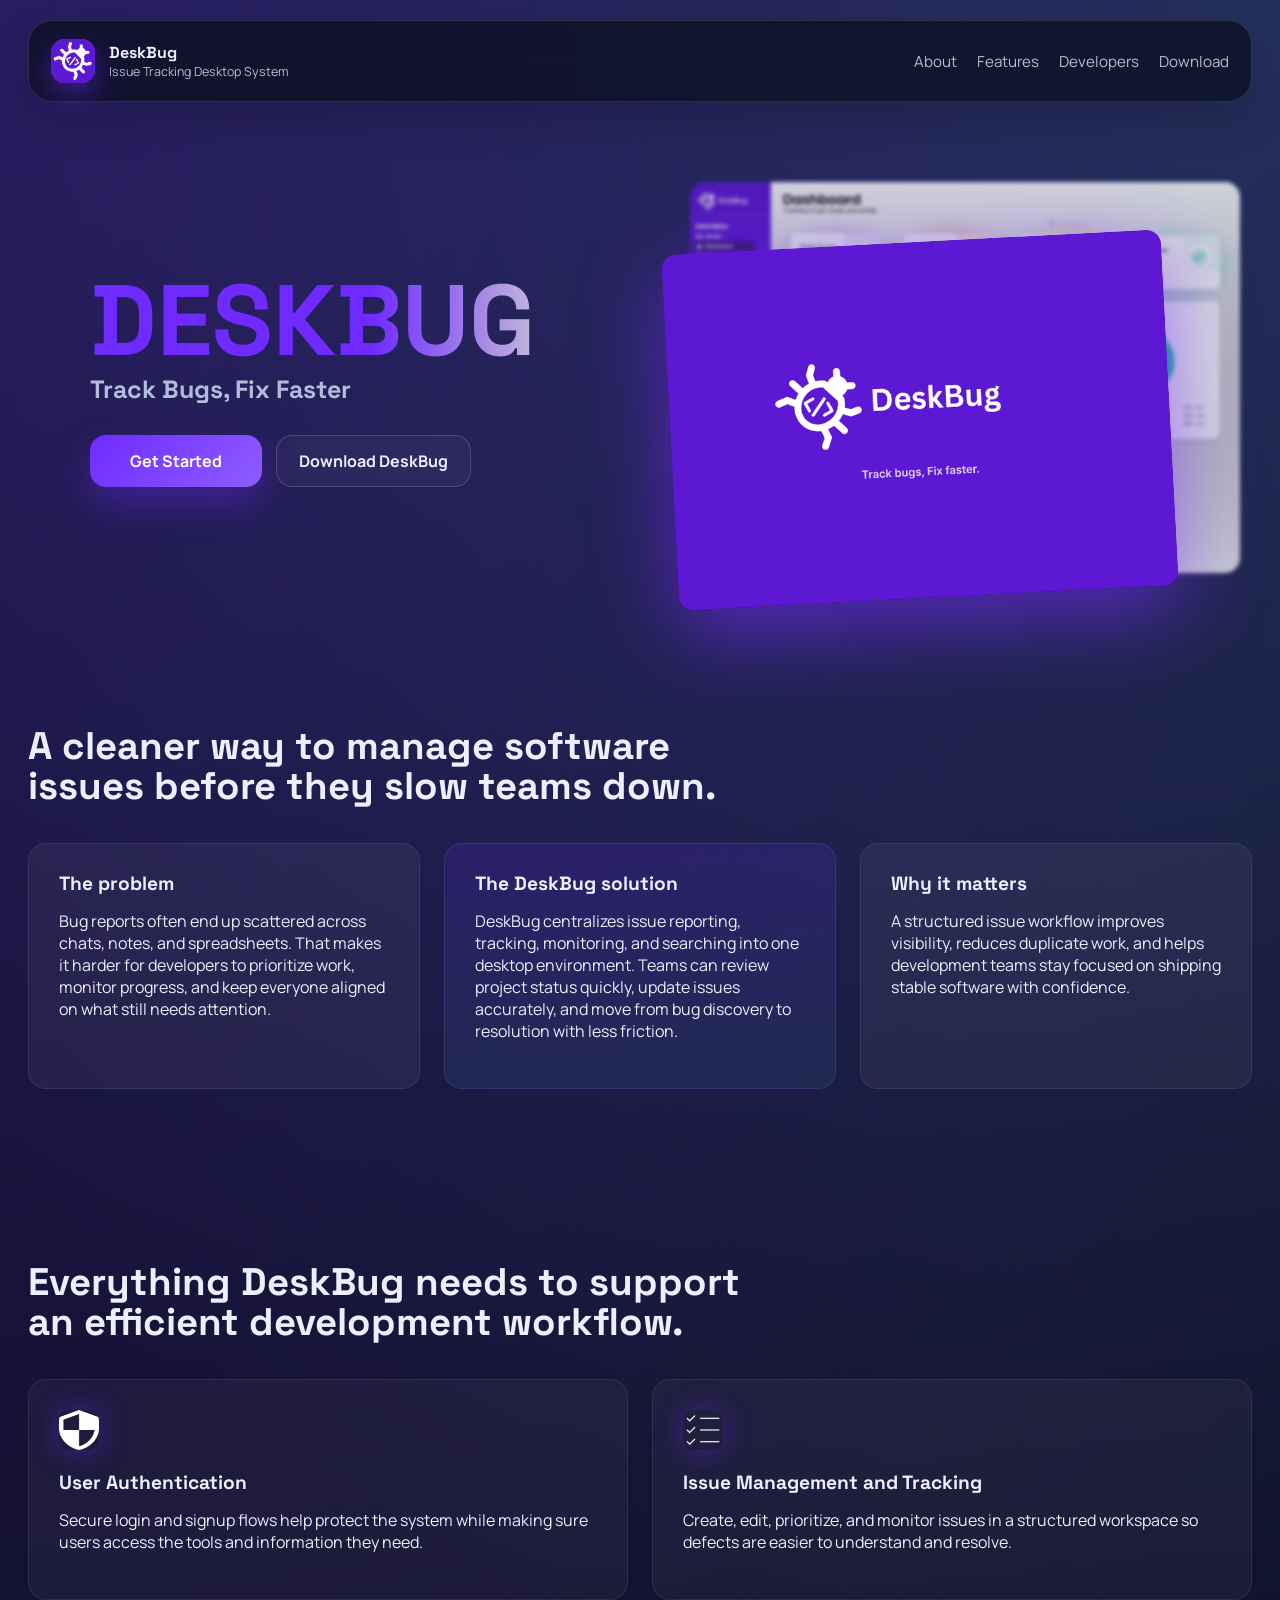
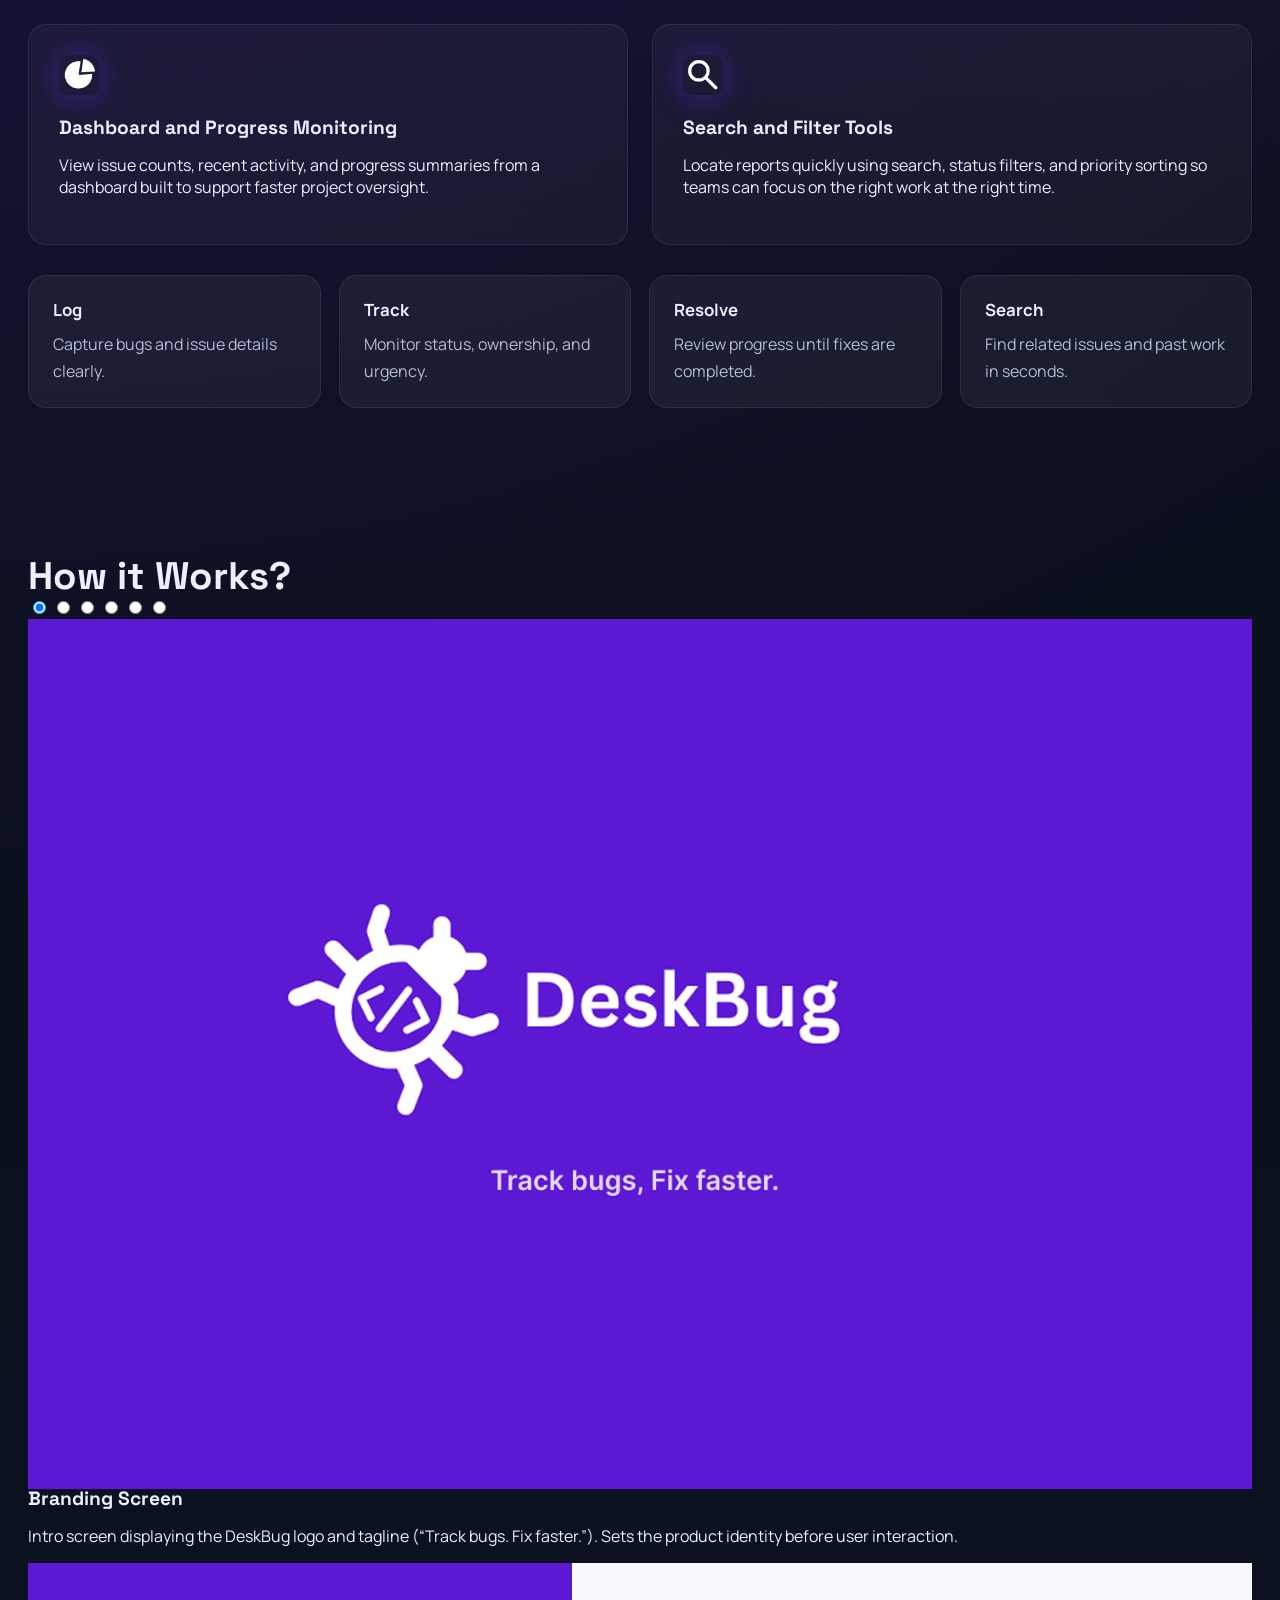
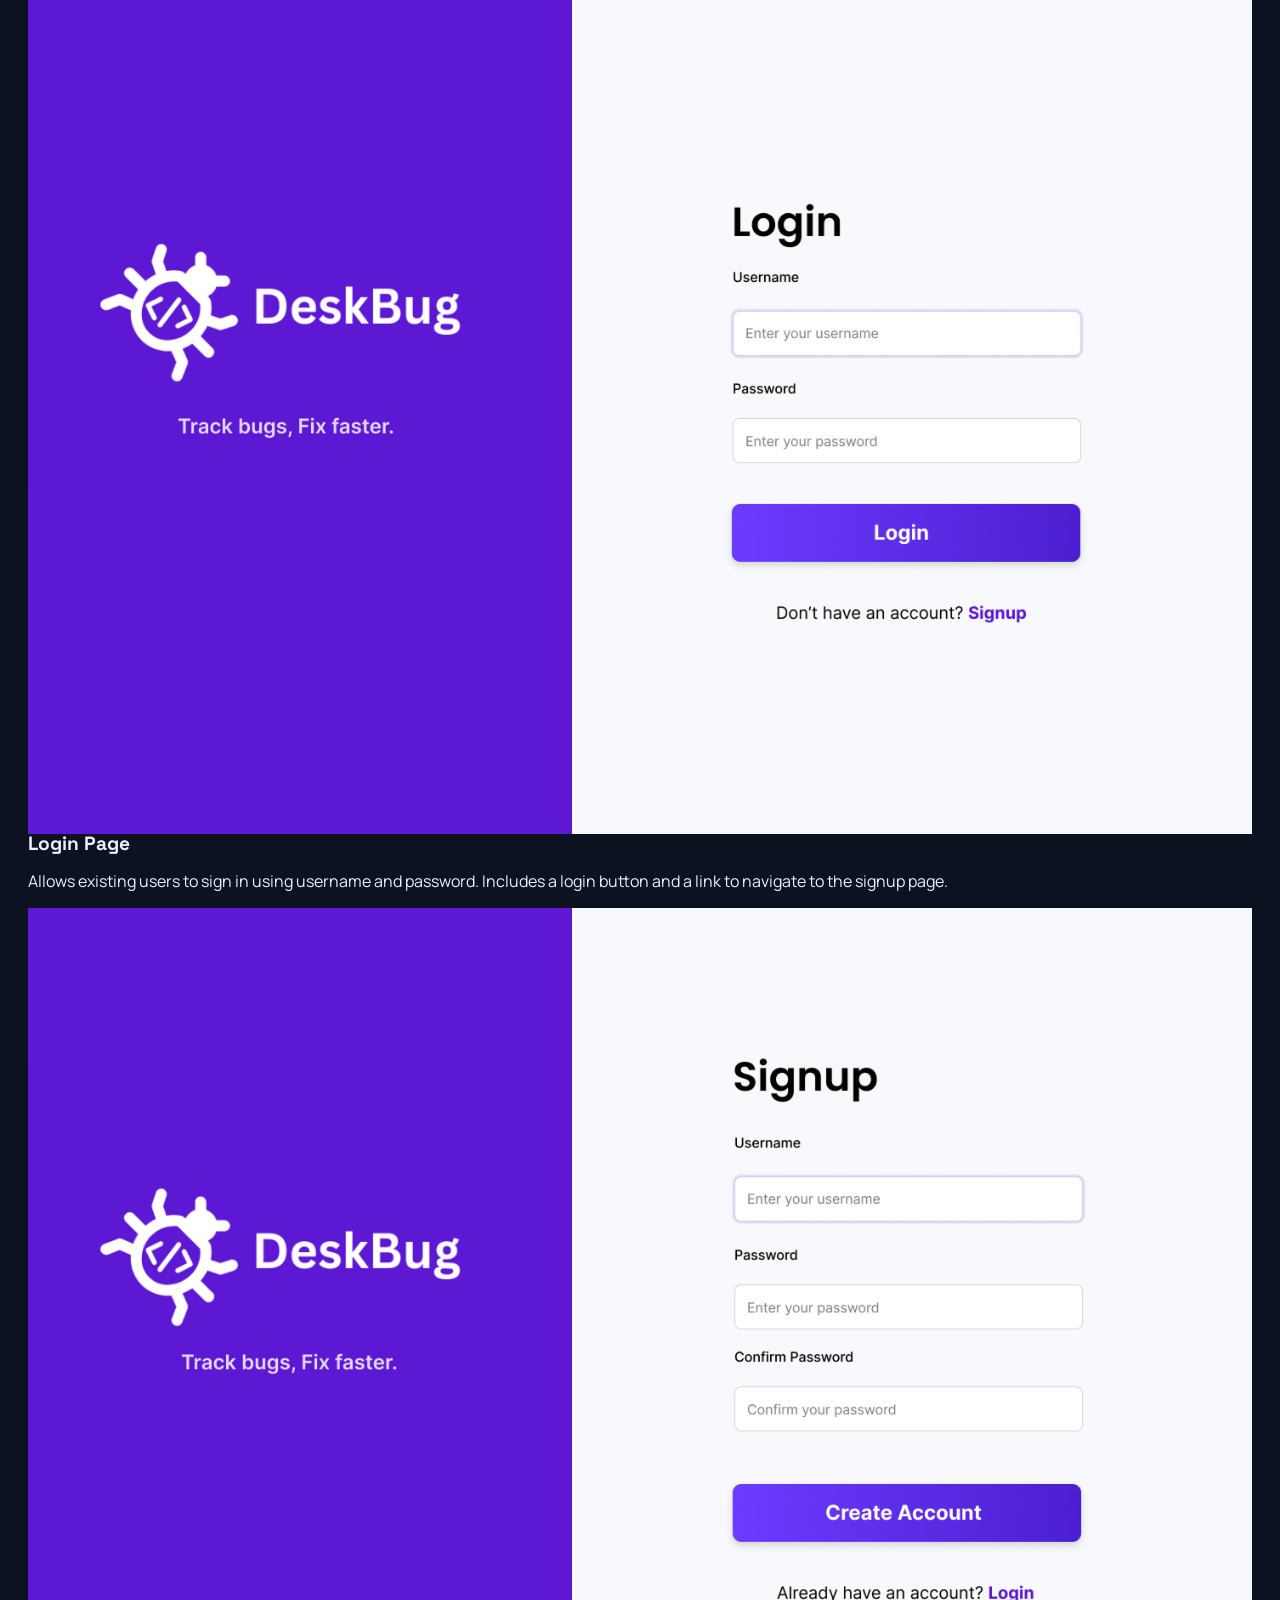
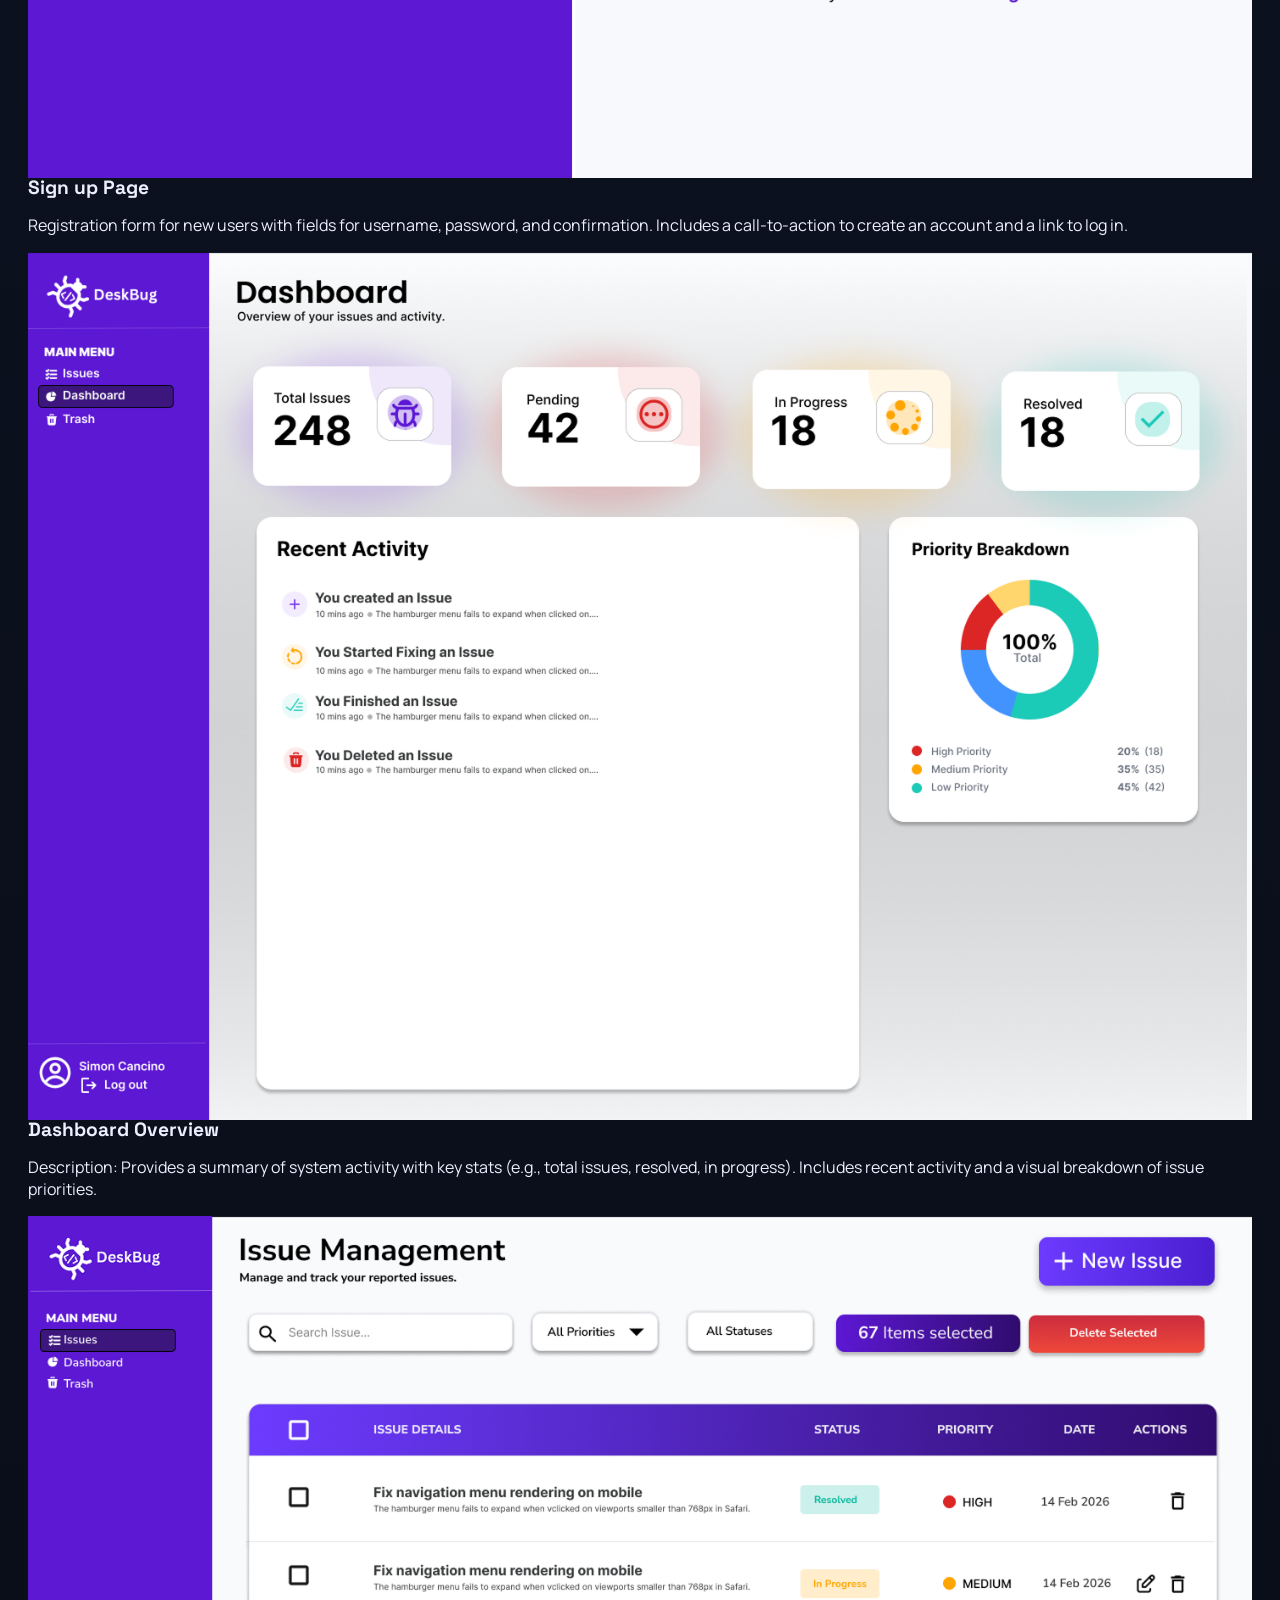
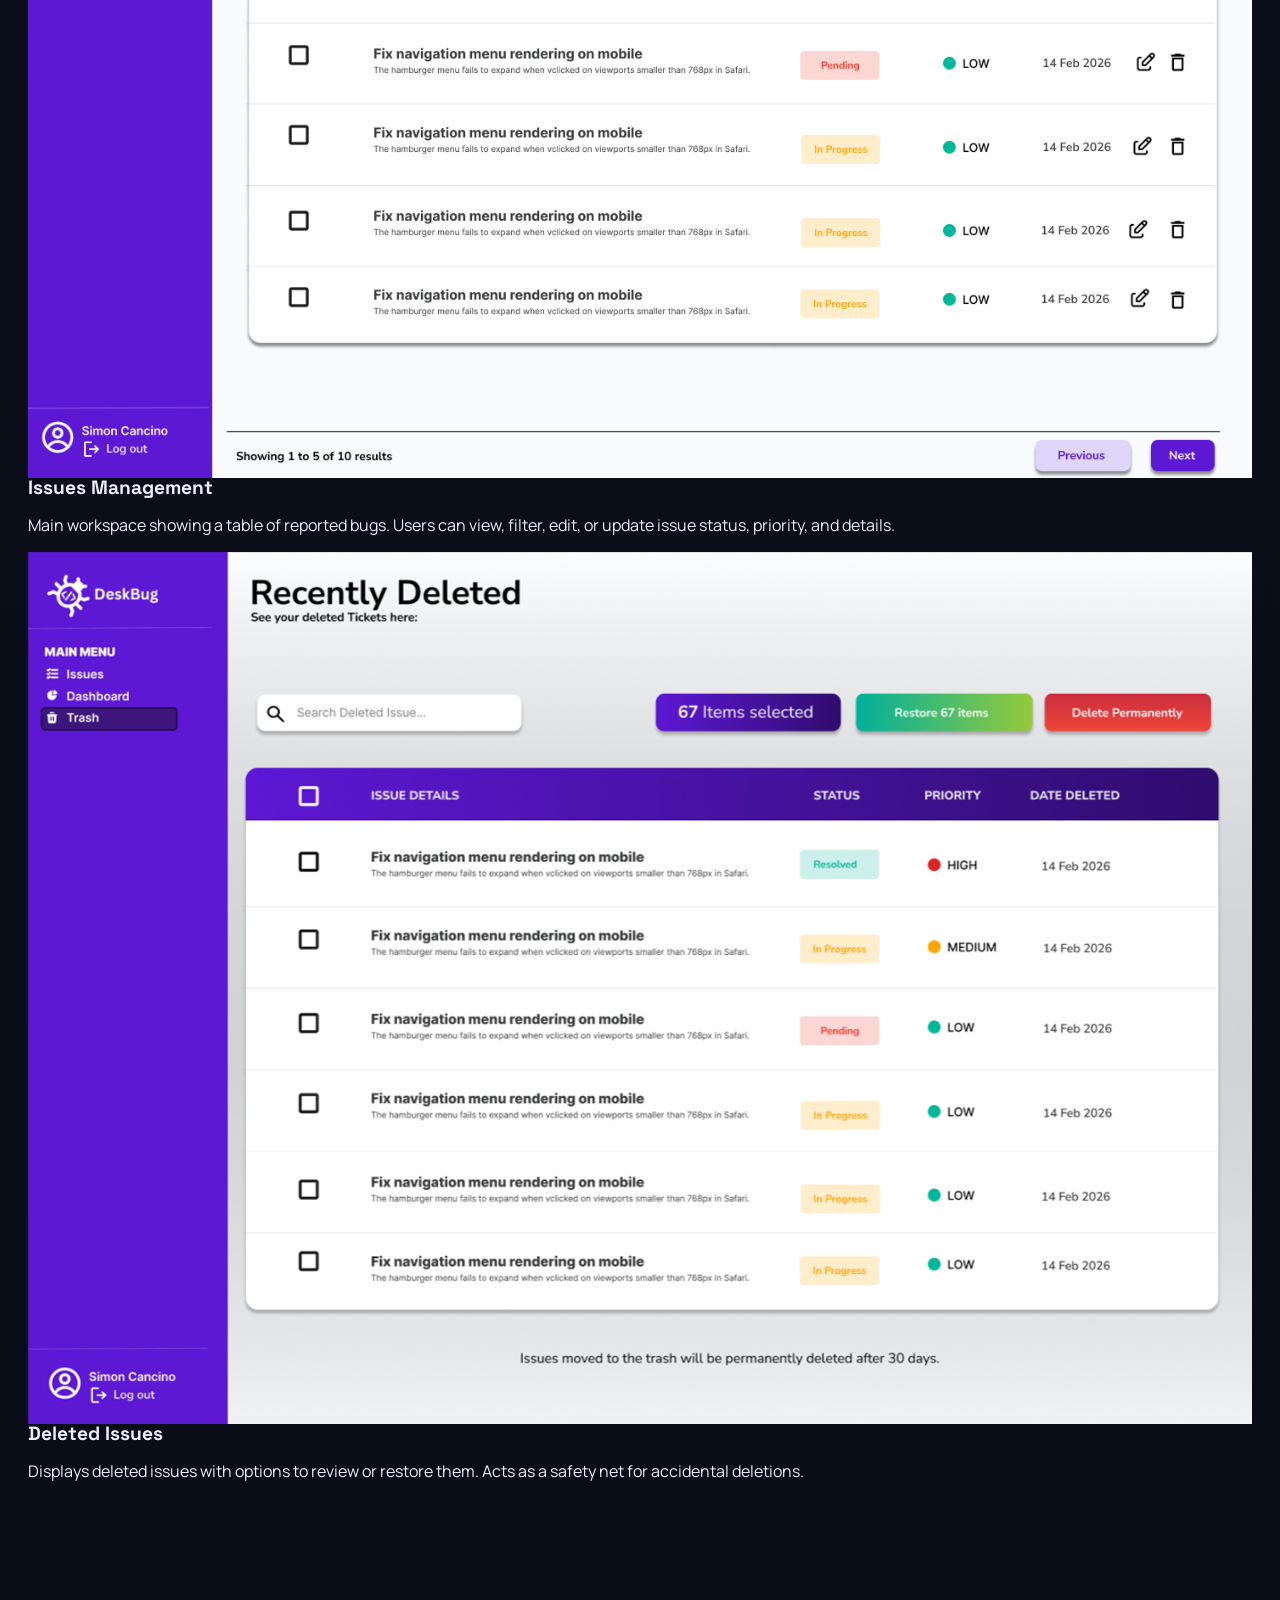
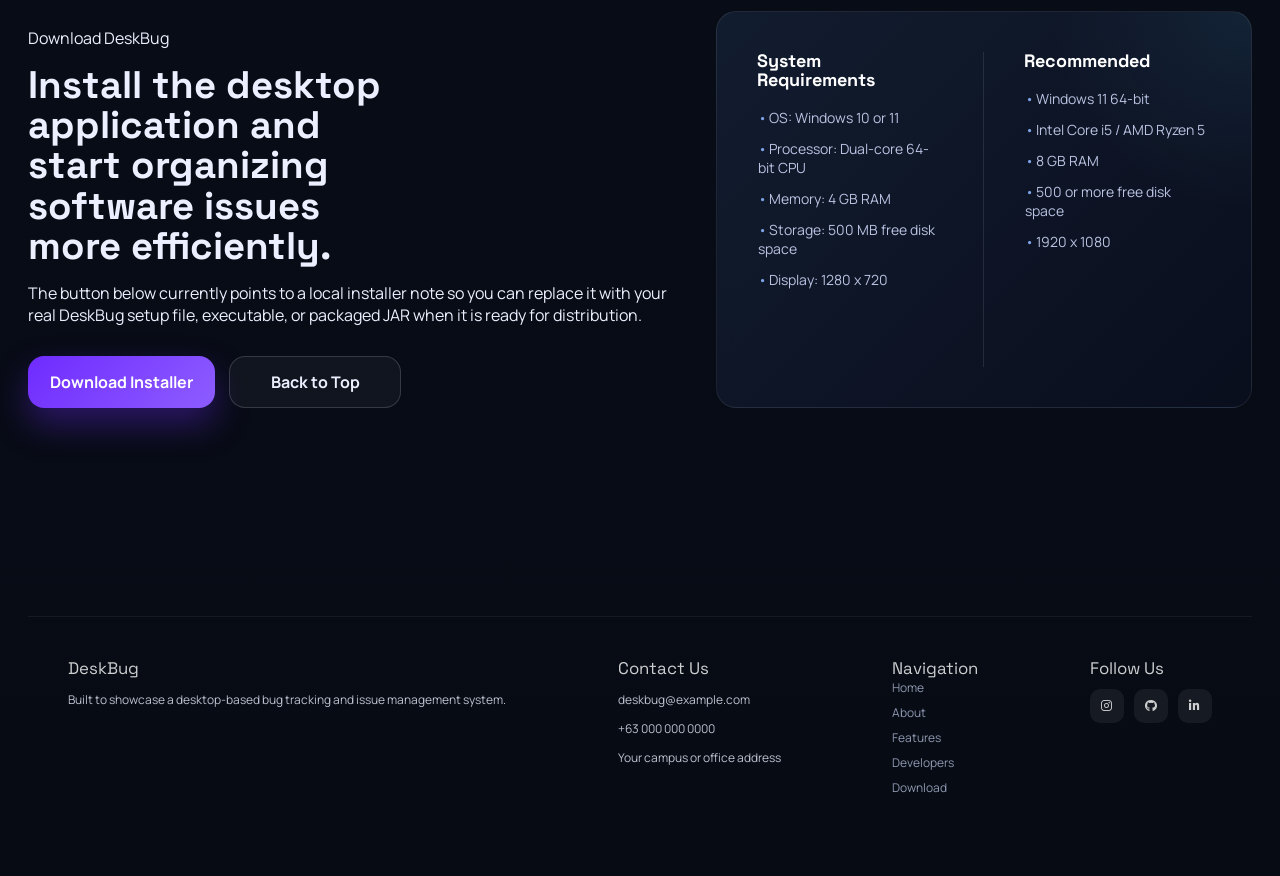
==== commit 1017ccbf: "Update index.html" ====
--- a/index.html
+++ b/index.html
@@ -173,7 +173,86 @@
           </article>
         </div>
       </section>
-            <section class="download-section" id="download">
+
+<section class="demo-section">
+  <div class="demo-title">
+          <h2>How it Works?</h2>
+        </div>
+      <div class="demo-slider">
+
+            <!-- RADIO CONTROLS -->
+            <input type="radio" name="demo" id="d1" checked>
+            <input type="radio" name="demo" id="d2">
+            <input type="radio" name="demo" id="d3">
+            <input type="radio" name="demo" id="d4">
+            <input type="radio" name="demo" id="d5">
+            <input type="radio" name="demo" id="d6">
+
+          <!-- TRACK -->
+        <div class="demo-track">
+
+          <div class="demo-slide">
+            <img src="demo/branding-screen.png">
+          <div class="demo-text">
+              <h3>Branding Screen</h3>
+                <p> Intro screen displaying the DeskBug logo and tagline (“Track bugs. Fix faster.”). Sets the product identity before user interaction.</p>
+          </div>
+        </div>
+
+        <div class="demo-slide">
+            <img src="demo/login-page.png">
+          <div class="demo-text">
+              <h3>Login Page</h3>
+                <p>Allows existing users to sign in using username and password. Includes a login button and a link to navigate to the signup page.</p>
+          </div>
+        </div>
+
+        <div class="demo-slide">
+            <img src="demo/Signup-page.png">
+          <div class="demo-text">
+            <h3>Sign up Page</h3>
+              <p>Registration form for new users with fields for username, password, and confirmation. Includes a call-to-action to create an account and a link to log in.</p>
+          </div>
+        </div>
+
+        <div class="demo-slide">
+            <img src="demo/dashboard-overview.png">
+          <div class="demo-text">
+            <h3>Dashboard Overview</h3>
+              <p>Description: Provides a summary of system activity with key stats (e.g., total issues, resolved, in progress). Includes recent activity and a visual breakdown of issue priorities.</p>
+          </div>
+        </div>
+
+        <div class="demo-slide">
+          <img src="demo/issue-management.png">
+          <div class="demo-text">
+            <h3>Issues Management</h3>
+            <p>Main workspace showing a table of reported bugs. Users can view, filter, edit, or update issue status, priority, and details.</p>
+          </div>
+         </div>
+
+        <div class="demo-slide">
+          <img src="demo/recently-deleted.png">
+          <div class="demo-text">
+            <h3>Deleted Issues</h3>
+              <p>Displays deleted issues with options to review or restore them. Acts as a safety net for accidental deletions.</p>
+          </div>
+        </div>
+
+      </div>
+
+  <!-- DOTS -->
+  <div class="demo-dots">
+    <label for="d1"></label>
+    <label for="d2"></label>
+    <label for="d3"></label>
+    <label for="d4"></label>
+    <label for="d5"></label>
+    <label for="d6"></label>
+  </div>
+
+  </div>
+<section class="download-section" id="download">
         <div class="download-copy">
           <p class="eyebrow">Download DeskBug</p>
           <h2>Install the desktop application and start organizing software issues more efficiently.</h2>
--- a/style.css
+++ b/style.css
@@ -269,16 +269,38 @@
   background: rgba(255, 255, 255, 0.05);
 }
 
-/* IMAGE RIGHT */
+/* CONTAINER */
 .hero-img {
-  display: flex;
-  justify-content: flex-end; /* PUSH IMAGE TO RIGHT */
-}
-
-.hero-img img {
+  position: relative;
+  display: flex;
+  justify-content: flex-end;
+}
+
+/* BACK IMAGE */
+.back-img {
   width: 550px;
   max-width: 100%;
   border-radius: 15px;
+
+  /* effect */
+  filter: blur(2px);
+  opacity: 0.8;
+}
+
+/* FRONT IMAGE */
+.front-img {
+  position: absolute;
+  top: 60px;     /* adjust this */
+  left: 0;       /* adjust this */
+
+  width: 500px;
+  border-radius: 15px;
+
+  /* floating look */
+  box-shadow: 0 25px 80px rgba(123, 44, 255, 0.6);
+
+  /* slight tilt like your design */
+  transform: rotate(-3deg);
 }
 
 
@@ -390,10 +412,57 @@
 }
 
 .download-card {
-  padding: 32px;
+  display: flex;
+  gap: 40px;
+  padding: 40px;
+  border-radius: 20px;
+
+  /* glass + gradient */
   background:
-    radial-gradient(circle at top right, rgba(88, 210, 255, 0.1), transparent 28%),
-    rgba(255, 255, 255, 0.05);
+    radial-gradient(circle at top right, rgba(88, 210, 255, 0.08), transparent 30%),
+    linear-gradient(135deg, rgba(20, 30, 50, 0.9), rgba(10, 15, 30, 0.95));
+
+  border: 1px solid rgba(255, 255, 255, 0.08);
+  backdrop-filter: blur(10px);
+
+  color: #cbd5f5;
+}
+
+/* COLUMN */
+.column {
+  flex: 1;
+}
+
+/* TITLE */
+.column h3 {
+  margin-bottom: 16px;
+  font-size: 18px;
+  color: #ffffff;
+}
+
+/* LIST */
+.column ul {
+  list-style: none;
+  padding: 0;
+}
+
+.column li {
+  margin-bottom: 12px;
+  font-size: 14px;
+  opacity: 0.9;
+}
+
+/* BULLET STYLE */
+.column li::before {
+  content: "•";
+  margin-right: 2px;
+  color: #8ab4ff;
+}
+
+/* DIVIDER LINE */
+.divider {
+  width: 1px;
+  background: rgba(255, 255, 255, 0.1);
 }
 
 .download-card h3 {
@@ -402,7 +471,7 @@
 
 .download-card ul {
   margin: 0;
-  padding-left: 20px;
+  padding-left: 1px;
 }
 
 .download-card li + li {
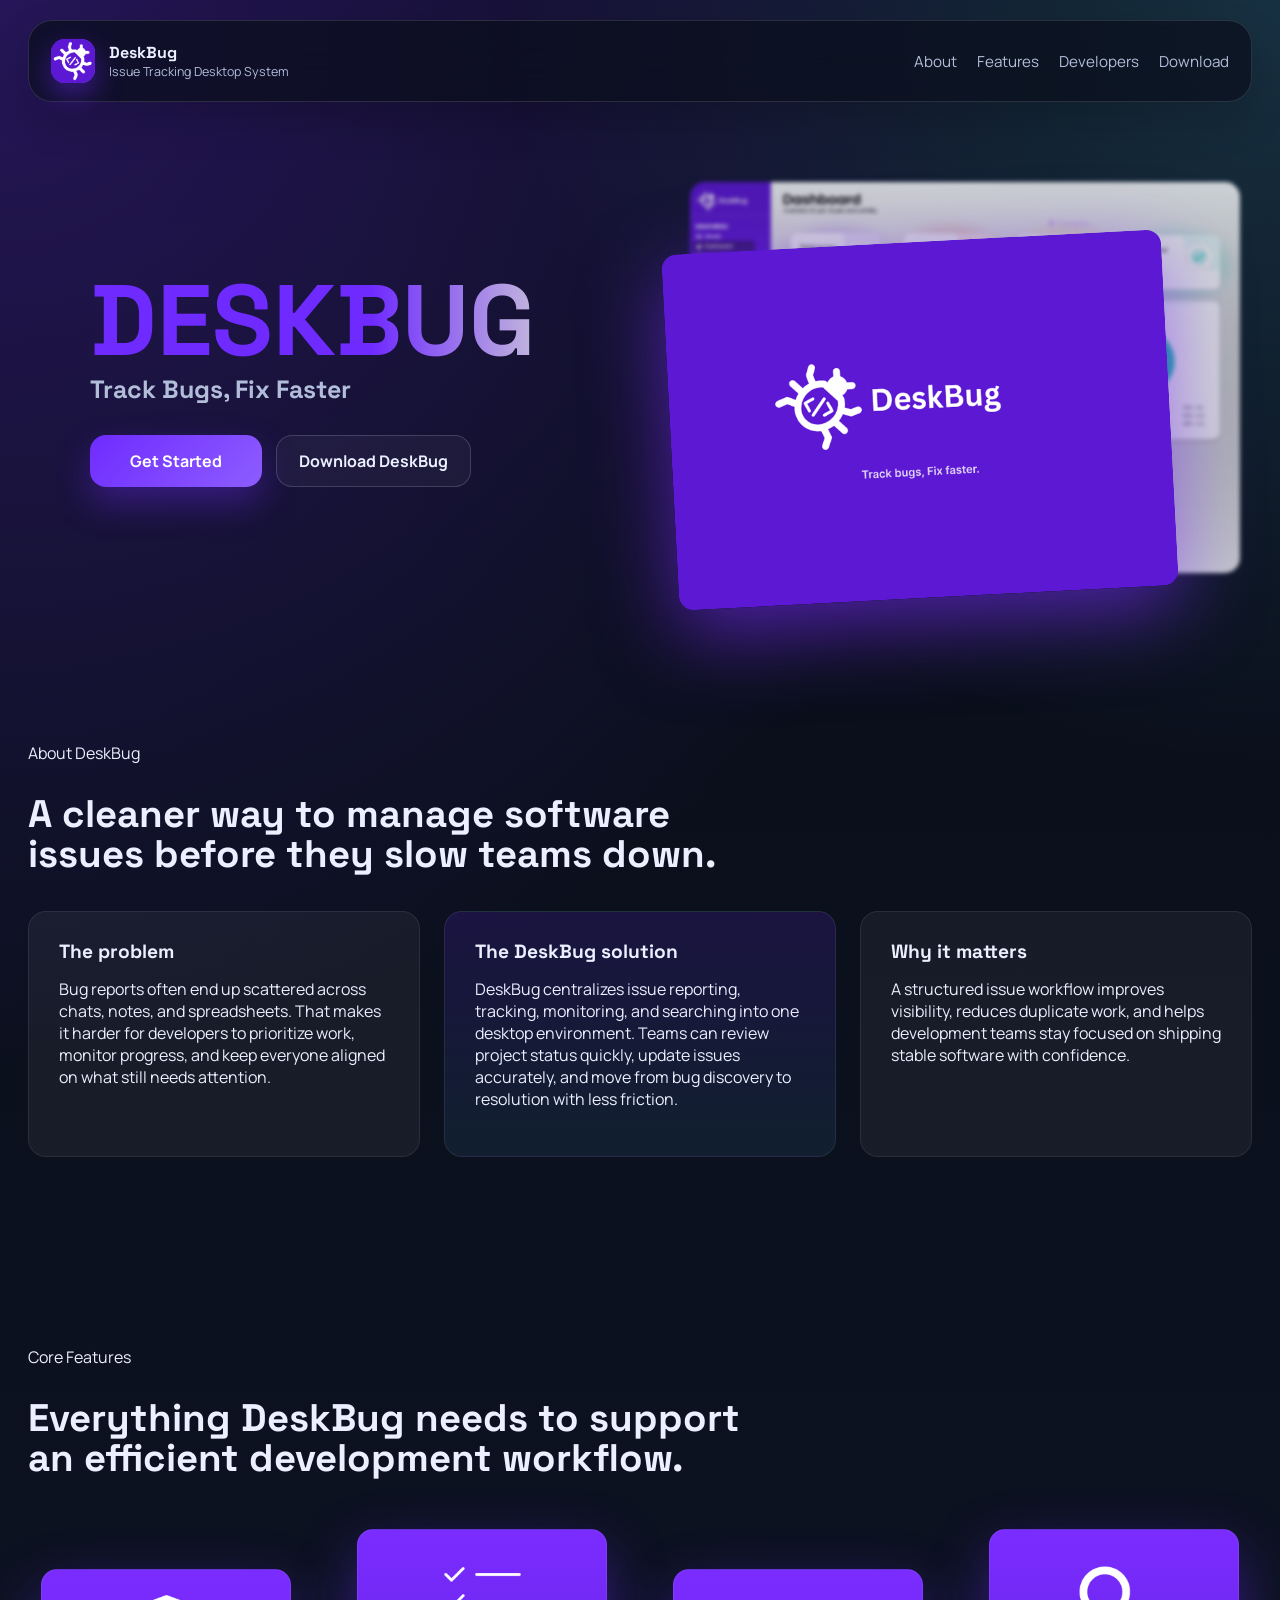
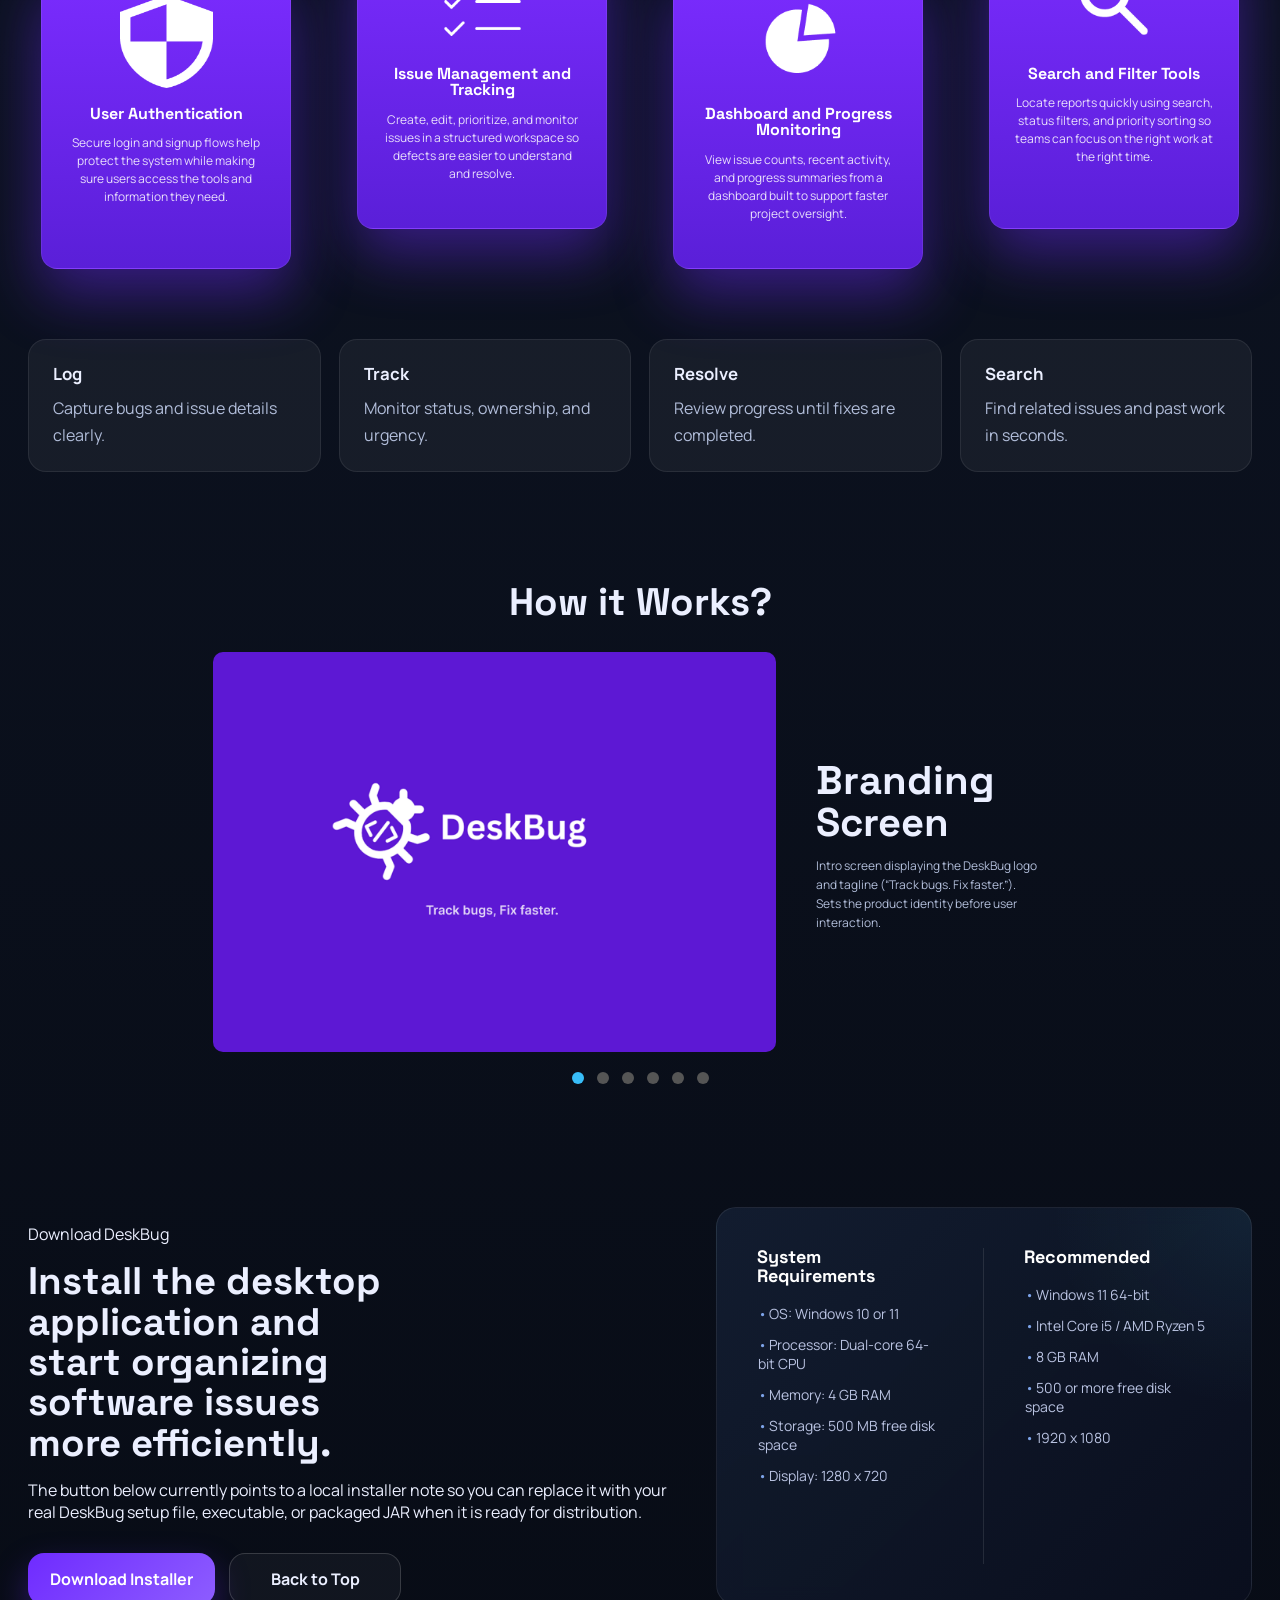
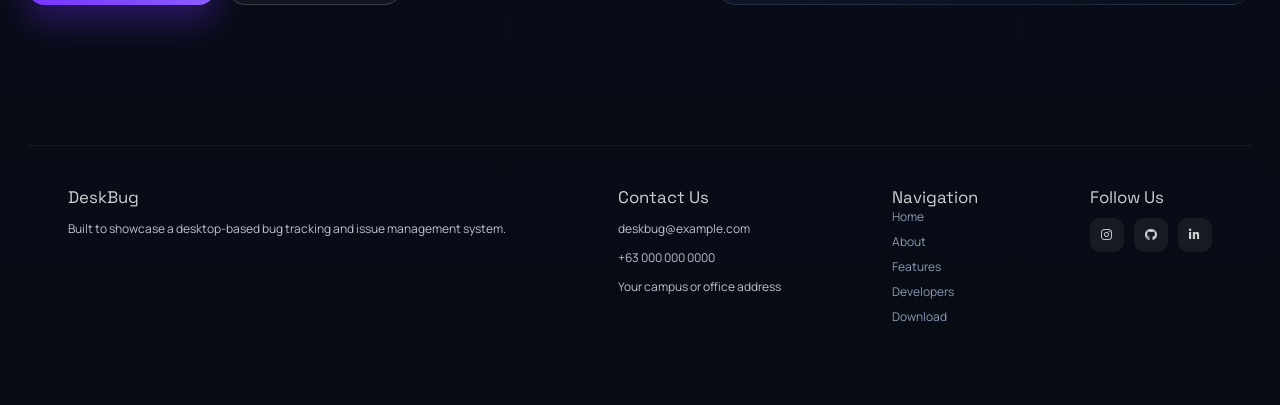
==== commit 2d25c834: "Update footer links and add 'About DeskBug' section" ====
--- a/index.html
+++ b/index.html
@@ -75,6 +75,7 @@
 
   <section class="about-section" id="about">
         <div class="section-title">
+          <p class="eyebrow">About DeskBug</p>
           <h2>A cleaner way to manage software issues before they slow teams down.</h2>
         </div>
 
@@ -108,6 +109,7 @@
 
       <section class="features-section" id="features">
         <div class="section-title">
+          <p class="eyebrow">Core Features</p>
           <h2>Everything DeskBug needs to support an efficient development workflow.</h2>
         </div>
 
@@ -316,7 +318,7 @@
     <a href="#top">Home</a>
     <a href="#about">About</a>
     <a href="#features">Features</a>
-    <a href="#developers">Developers</a>
+    <a href="developers.html">Developers</a>
     <a href="#download">Download</a>
   </nav>
   </div>
--- a/style.css
+++ b/style.css
@@ -352,14 +352,55 @@
   background: linear-gradient(180deg, rgba(111, 43, 255, 0.16), rgba(88, 210, 255, 0.08));
 }
 
+/* GRID */
 .features-grid {
-  grid-template-columns: repeat(2, 1fr);
-}
-
+  display: grid;
+  grid-template-columns: repeat(4, 1fr);
+  gap: 40px;
+  margin-top: 10px;
+  padding: 60px 0px;
+  justify-items: center;
+  align-items: center;
+}
+
+/* CARD */
 .feature-card {
-  min-height: 220px;
-  background: rgba(255, 255, 255, 0.04);
-}
+  width: 250px;
+  height: 300px;
+  padding: 25px 25px 10px;
+
+  border-radius: 16px;
+  text-align: center;
+
+  background: linear-gradient(180deg, #7b2cff, #5a1fd8);
+  box-shadow: 0 25px 60px rgba(111, 43, 255, 0.45);
+
+  color: #fff;
+  transition: 0.3s ease;
+}
+
+/* STAGGER */
+.feature-card:nth-child(1),
+.feature-card:nth-child(3) {
+  transform: translateY(20px);
+}
+
+.feature-card:nth-child(2),
+.feature-card:nth-child(4) {
+  transform: translateY(-20px);
+}
+
+/* FIXED HOVER */
+.feature-card:nth-child(1):hover,
+.feature-card:nth-child(3):hover {
+  transform: translateY(20px) translateY(-8px);
+}
+
+.feature-card:nth-child(2):hover,
+.feature-card:nth-child(4):hover {
+  transform: translateY(-20px) translateY(-8px);
+}
+
 
 /*.feature-index {
   display: inline-flex;
@@ -373,15 +414,29 @@
 
 }*/
 
-.feature-index img{
-  height: 40px;
-  width: 40px;
-  border-radius: 10px;
-  display: inline-flex;
-  border-radius: 10px;
+.feature-index {
+  display: flex;
+  justify-content: center;
   margin-bottom: 18px;
-  box-shadow: 0 1px 28px rgba(111, 43, 255, 0.45);
-}
+}
+
+.feature-index img {
+  width: 93px;
+  height: 93px;
+}
+.feature-card h3 {
+  font-size: 16px;
+  margin-bottom: 10px;
+}
+
+.feature-card p {
+  font-size: 12px;
+  opacity: 0.85;
+  line-height: 1.5;
+}
+
+
+
 .workflow-strip {
   display: grid;
   grid-template-columns: repeat(4, 1fr);
@@ -393,6 +448,7 @@
   padding: 22px 24px;
 }
 
+
 .workflow-strip strong {
   display: block;
   margin-bottom: 10px;
@@ -402,6 +458,154 @@
 .workflow-strip span {
   color: var(--text-soft);
   line-height: 1.7;
+}
+
+/* =======================
+   SLIDER WRAPPER
+======================= */
+.demo-title{
+  text-align: center;
+  display: grid;
+  gap: 14px;
+  max-width: 760px;
+  padding: 30px;
+  margin: 0 auto; /* ✅ centers the whole block */
+  justify-items: center;
+}
+.demo-slider {
+  width: 100%;
+  max-width: 900px;
+  margin: auto;
+  overflow: hidden;
+  position: relative;
+  
+}
+
+/* hide radios */
+.demo-slider input {
+  display: none;
+}
+
+/* =======================
+   TRACK (6 SLIDES)
+======================= */
+.demo-track {
+  display: flex;
+  width: 100%;
+  transition: transform 0.6s ease;
+}
+
+/* =======================
+   SLIDE LAYOUT
+======================= */
+.demo-section{
+   padding: 20px 0 20px;
+}
+.demo-slide {
+  min-width: 100%;
+  height: 400px;
+  width: 400px;
+  display: flex;
+  align-items: center;
+  justify-content: center;
+  gap: 40px;
+  padding: 20px 50px;
+}
+
+/* IMAGE */
+.demo-slide img {
+  width: 580px;
+  height: auto;
+  max-height: 400px;
+  object-fit: contain;
+  border-radius: 10px;
+   margin-left: -27px; /* 👈 push left */
+}
+
+/* TEXT */
+.demo-text {
+  max-width: 500px;
+}
+
+.demo-text h3 {
+  font-size: 40px;
+  margin-bottom: 12px;
+  text-align: start; /* ✅ centers h3 and p */
+}
+.demo-title h2{
+  color: linear-gradient(
+    to left,
+    #CECBD7 0%,
+    #6F2BFF 40%
+  );
+}
+
+.demo-text p {
+  font-size: 12px;
+  color: #b1bdd9;
+  line-height: 1.6;
+}
+
+/* =======================
+   SLIDE MOVEMENT
+======================= */
+#d1:checked ~ .demo-track { transform: translateX(0%); }
+#d2:checked ~ .demo-track { transform: translateX(-100%); }
+#d3:checked ~ .demo-track { transform: translateX(-200%); }
+#d4:checked ~ .demo-track { transform: translateX(-300%); }
+#d5:checked ~ .demo-track { transform: translateX(-400%); }
+#d6:checked ~ .demo-track { transform: translateX(-500%); }
+
+/* =======================
+   DOTS
+======================= */
+.demo-dots {
+  text-align: center;
+  margin-top: 15px;
+}
+
+.demo-dots label {
+  display: inline-block;
+  width: 12px;
+  height: 12px;
+  margin: 5px;
+  border-radius: 50%;
+  background: #555;
+  cursor: pointer;
+  transition: 0.3s;
+}
+
+.demo-dots label:hover {
+  background: #38bdf8;
+}
+
+/* ACTIVE DOT */
+#d1:checked ~ .demo-dots label[for="d1"],
+#d2:checked ~ .demo-dots label[for="d2"],
+#d3:checked ~ .demo-dots label[for="d3"],
+#d4:checked ~ .demo-dots label[for="d4"],
+#d5:checked ~ .demo-dots label[for="d5"],
+#d6:checked ~ .demo-dots label[for="d6"] {
+  background: #38bdf8;
+}
+
+/* =======================
+   RESPONSIVE
+======================= */
+@media (max-width: 768px) {
+  .demo-slide {
+    flex-direction: column;
+    text-align: center;
+  }
+
+  .demo-slide img {
+    width: 100%;
+    height: auto;
+  }
+
+  .demo-text {
+    max-width: 100%;
+  }
 }
 
 .download-section {
@@ -543,18 +747,15 @@
 transform:scale(1.1);
 }
 
+
 @keyframes fade-up {
   from {
     opacity: 0;
-    transform: translateY(20px);
-  }
-
+  }
   to {
     opacity: 1;
-    transform: translateY(0);
-  }
-}
-
+  }
+}
 @keyframes drift {
   0%,
   100% {
@@ -657,6 +858,26 @@
   .developers-grid {
     grid-template-columns: 1fr;
   }
+  .features-grid {
+    grid-template-columns: repeat(2, 1fr); /* 2 columns */
+    justify-items: center;
+    gap: 30px;
+  }
+
+  /* RESET desktop transforms */
+  .feature-card {
+    transform: none;
+  }
+
+  /* APPLY NEW MOBILE STAGGER (zigzag) */
+  .feature-card:nth-child(odd) {
+    transform: translateY(30px);
+  }
+
+  .feature-card:nth-child(even) {
+    transform: translateY(-30px);
+  }
+
 }
 
 @media (prefers-reduced-motion: reduce) {
@@ -692,4 +913,14 @@
   .app-window {
     width: 100%;
   }
-}
+  .features-grid {
+    grid-template-columns: 1fr; /* stack */
+  }
+
+  .feature-card {
+    transform: none; /* clean stack */
+    width: 100%;
+    max-width: 300px;
+  }
+
+}
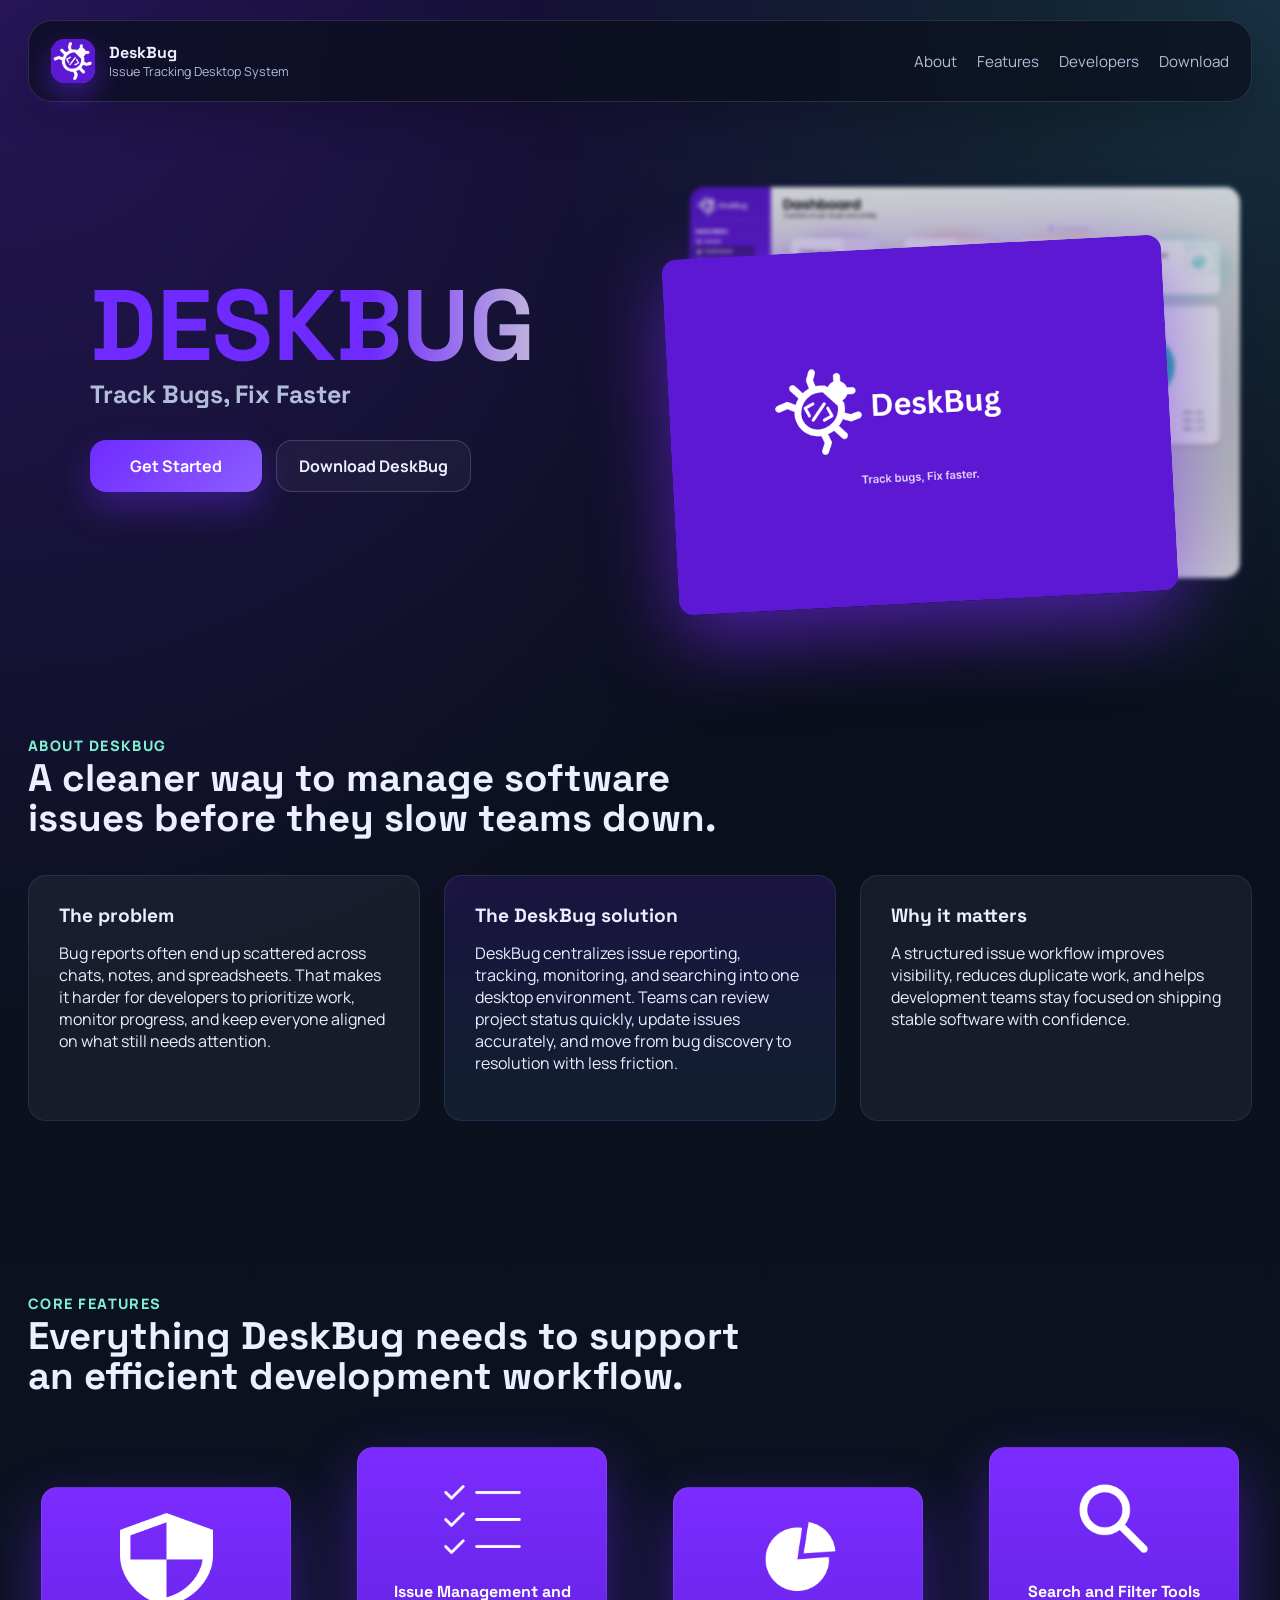
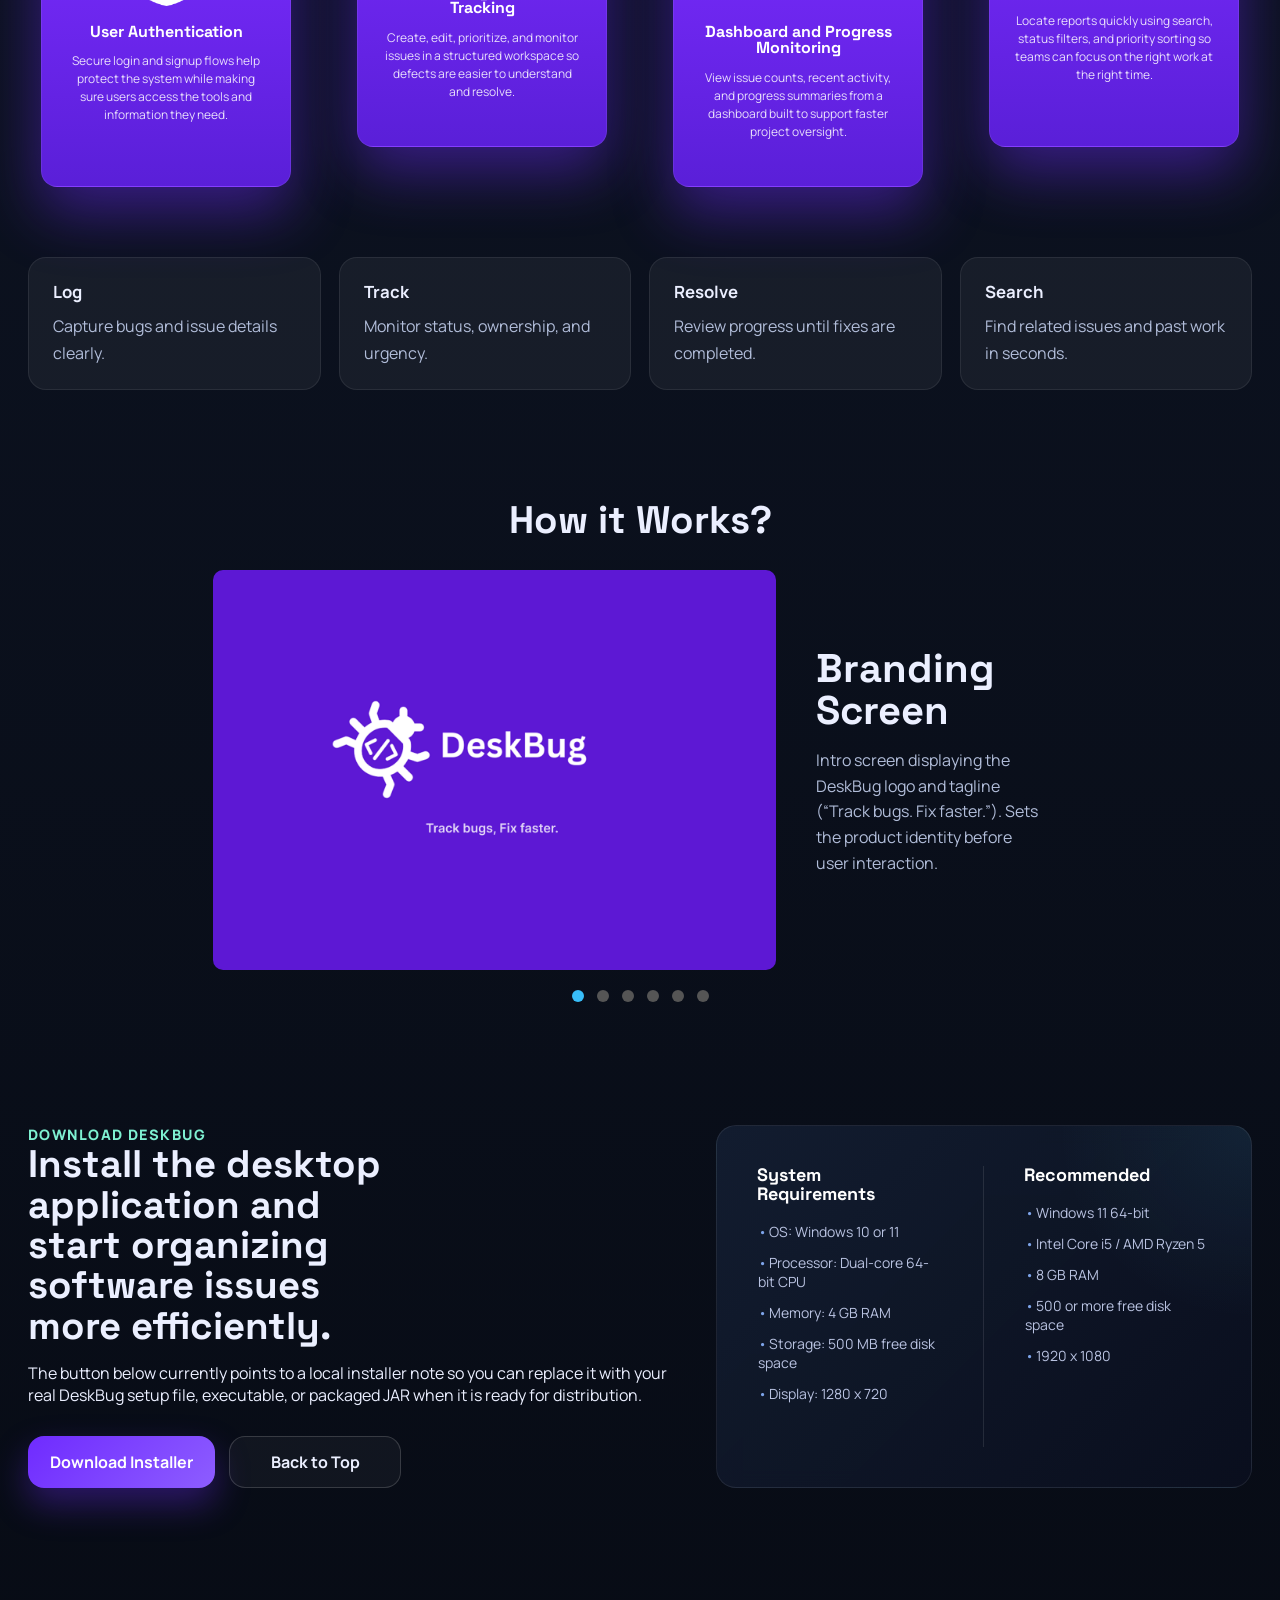
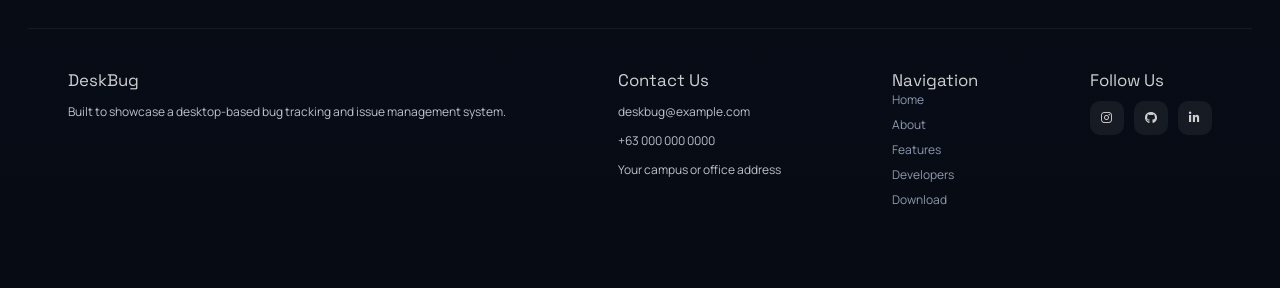
==== commit e9699c3f: "Update h1 element to use typewriter class" ====
--- a/index.html
+++ b/index.html
@@ -46,7 +46,7 @@
     <!-- LEFT SIDE (TEXT + BUTTONS) -->
     <div class="hero-left">
       <div class="hero-copy">
-        <h1>DESKBUG</h1>
+        <h1 class="hero-title typewriter">DESKBUG</h1>
         <p>Track Bugs, Fix Faster</p>
       </div>
 
--- a/style.css
+++ b/style.css
@@ -76,7 +76,7 @@
 }
 
 #top {
-  scroll-margin-top: 140px;
+  scroll-margin-top: 160px;
 }
 
 .brand {
@@ -152,7 +152,7 @@
   grid-template-columns: 1fr 1fr;
   align-items: center; /* CENTER vertically */
   gap: 60px;
-  padding: 40px 1%; /*Padding ng hero*/
+  padding: 45px 1%; /*Padding ng hero*/
 }
 
 
@@ -190,7 +190,14 @@
 }
 
 
-
+.eyebrow {
+  margin: 0 0 0px;
+  color: var(--mint);
+  font-size: 0.90rem;
+  font-weight: 800;
+  letter-spacing: 0.10em;
+  text-transform: uppercase;
+}
 h2 {
   max-width: 15ch;
   font-size: clamp(2rem, 3vw, 3rem);
@@ -313,7 +320,7 @@
 
 .section-title {
   display: grid;
-  gap: 14px;
+  gap: 3px;
   max-width: 760px;
 }
 
@@ -541,7 +548,7 @@
 }
 
 .demo-text p {
-  font-size: 12px;
+  font-size: 16px;
   color: #b1bdd9;
   line-height: 1.6;
 }
